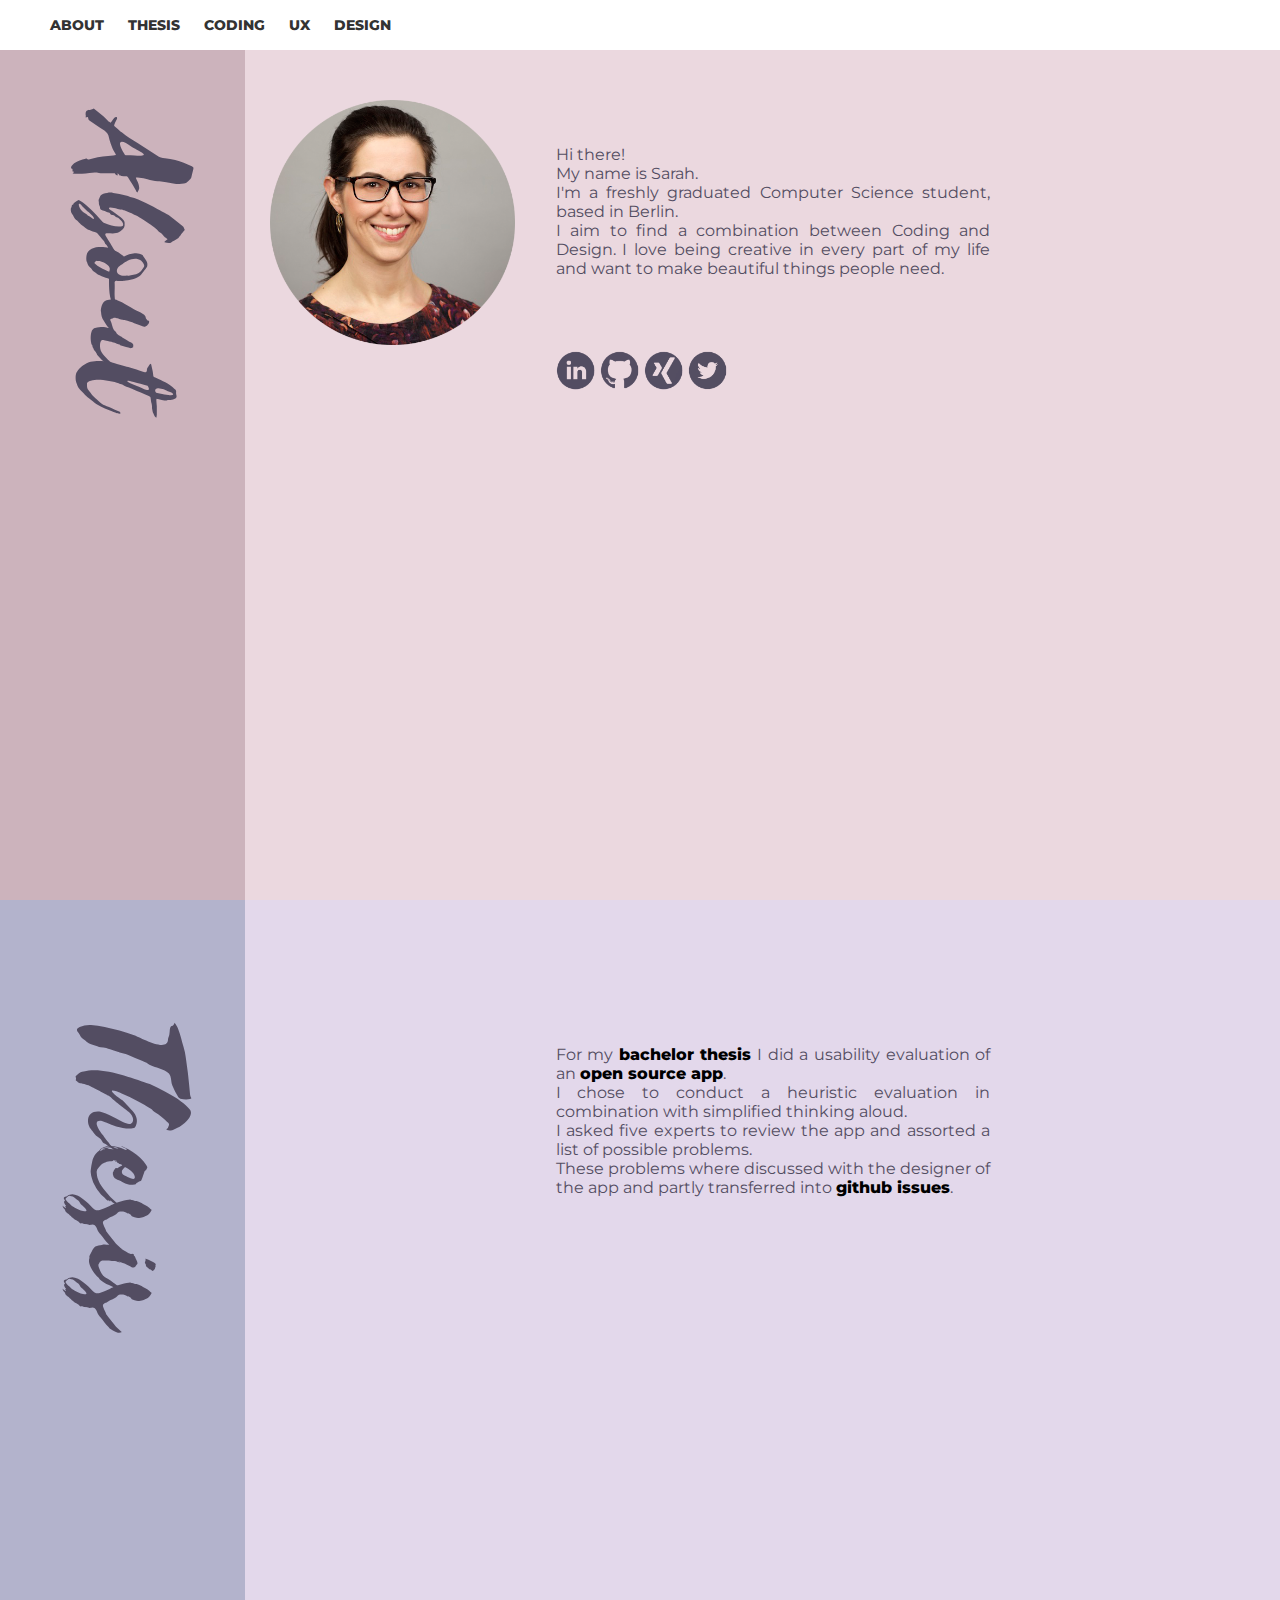
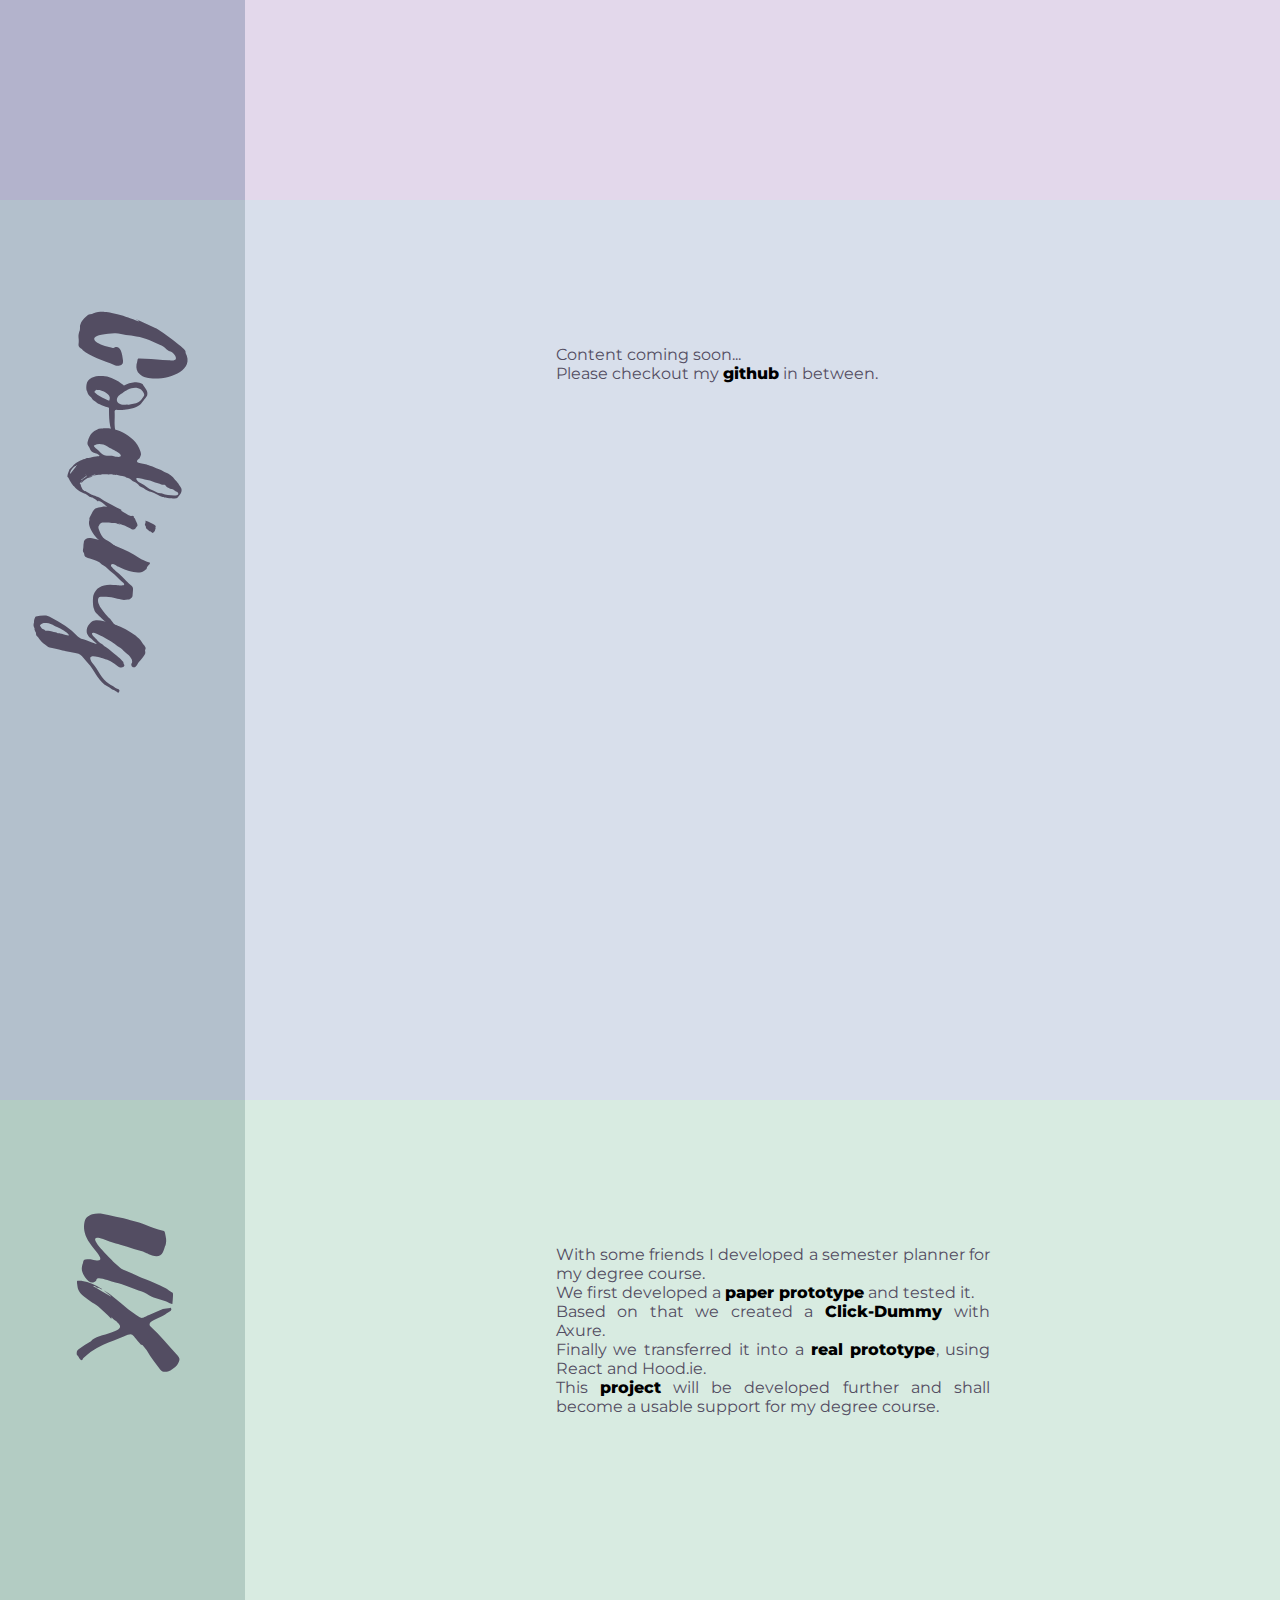
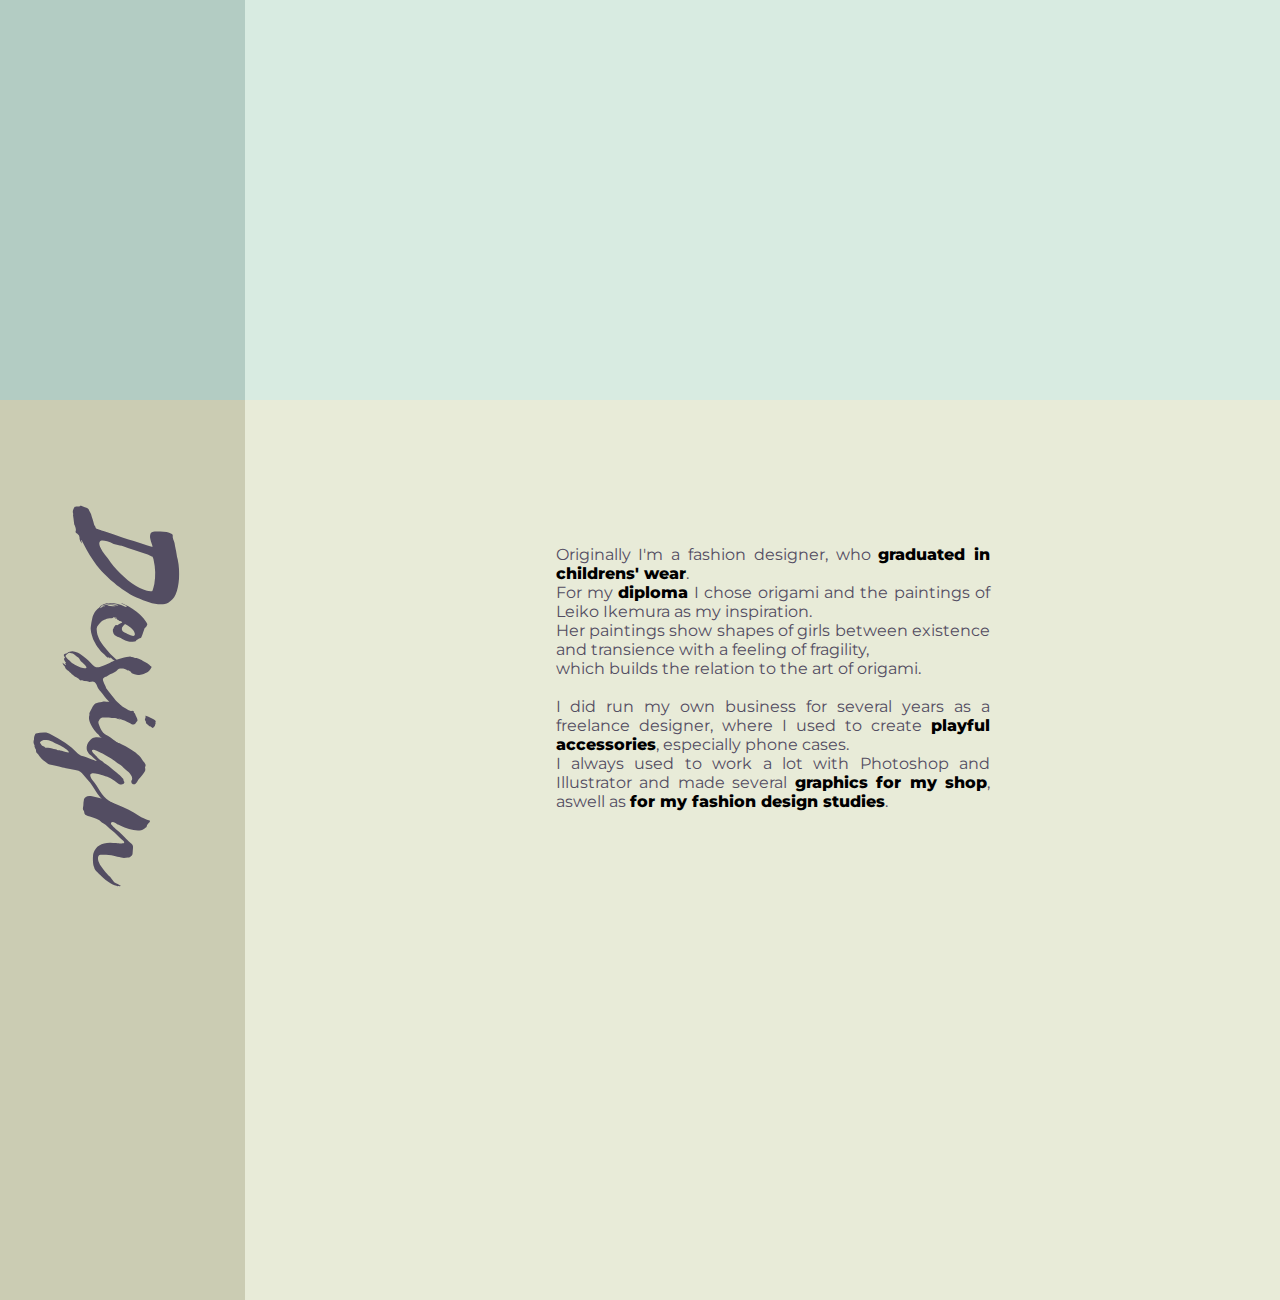
==== index.html @ 1fd7d63e "add content" ====
<!DOCTYPE html>
<html>
  <head>
    <meta http-equiv="Content-Type" content="text/html; charset=utf-8"/>
    <link rel="stylesheet" type="text/css" href="sarahkami.css">
    <link rel="stylesheet" type="text/css" href="http://fonts.googleapis.com/css?family=Bangers">
    <link rel="stylesheet" type="text/css" href="http://fonts.googleapis.com/css?family=Cuprum">
    <script src="https://ajax.googleapis.com/ajax/libs/jquery/3.2.1/jquery.min.js"></script>
    <script src="sarahkami.js"></script>
    <meta charset="UTF-8">
    <title>Sarahkami</title>
  </head>
  <body>
    <nav class="nav">
  <ul>
    <li><a href="#bloc1" class="link">About</a></li>
    <li><a href="#bloc2" class="link">Thesis</a></li>
    <li><a href="#bloc3" class="link">Coding</a></li>
    <li><a href="#bloc4" class="link">UX</a></li>
    <li><a href="#bloc5" class="link">Design</a></li>
  </ul>
</nav>
<div class="blocks" id="bloc1">
  <section id="section1">
    <p class="vertical-text">
      About
    </p>
   </section>
   <aside>
     <div class="outer">
       <div class="content">
       <img class="avatar" src="sarah.png" alt="Sarah Ganter">
        <p class="description">
          Hi there! <br />
          My name is Sarah. <br />
          I'm a freshly graduated Computer Science student, based in Berlin. <br />
          I aim to find a combination between Coding and Design.
          I love being creative in every part of my life and want to make beautiful things people need.
        </p>
        <div class="profile social_links">
          <a class="link" target="_blank" href="https://www.xing.com/profile/Sarah_Ganter5">
            <img class="social" src="linkedIn_logo.png" alt="LinkedIn"/>
          </a>
          <a class="link" target="_blank" href="https://github.com/sarahkami">
            <img class="social" src="github_logo.png" alt="github"/>
          </a>
          <a class="link" target="_blank" href="https://www.linkedin.com/in/sarahkami">
            <img class="social" src="xing_logo.png" alt="Xing"/>
          </a>
          <a class="link" target="_blank" href="https://twitter.com/SarahOnDaCloud">
            <img class="social" src="twitter_logo.png" alt="twitter"/>
          </a>
        </div>
      </div>

    </div>
    </aside>
</div>
<div class="blocks" id="bloc2">
  <section id="section2">
    <p class="vertical-text">
      Thesis
    </p>
  </section>
  <aside>
    <div class="outer">
      <div class="content">
       <p class="description">
         For my <a class="link square transition" target="_blank" href="Bachelorarbeit_Ganter.pdf">bachelor thesis</a> I did a usability evaluation of an <a class="link square transition" target="_blank" href="https://github.com/rubycorns/whatdojuniorsgetpaid">open source app</a>. <br />
                  I chose to conduct a heuristic evaluation in combination with simplified thinking aloud. <br />
                  I asked five experts to review the app and assorted a list of possible problems. <br />
                  These problems where discussed with the designer of the app
                  and partly transferred into <a class="link square transition" target="_blank" href="https://github.com/rubycorns/whatdojuniorsgetpaid/issues">github issues</a>.
       </p>
     </div>
   </div>
   </aside>
</div>
<div class="blocks" id="bloc3">
  <section id="section3">
    <p class="vertical-text">
      Coding
    </p>
  </section>
  <aside>
    <div class="outer">
      <div class="content">
       <p class="description">
          Content coming soon... <br />
          Please checkout my <a class="link square transition" target="_blank" href="https://github.com/sarahkami">github</a> in between.
        </p>
      </div>
    </div>
    </aside>
</div>
<div class="blocks" id="bloc4">
  <section id="section4">
    <p class="vertical-text">
      UX
    </p>
  </section>
  <aside>
    <div class="outer">
      <div class="content">
       <p class="description">
         With some friends I developed a semester planner for my degree course. <br />
          We first developed a <a class="link square transition" target="_blank" href="https://youtu.be/l_7d-Yyhj8o">paper prototype</a> and tested it. <br />
          Based on that we created a <a class="link square transition" target="_blank" href="http://12q5wx.axshare.com/main_page_simple.html">Click-Dummy </a> with Axure. <br />
          Finally we transferred it into a <a class="link square transition" target="_blank" href="https://youtu.be/V6OASKALNo8">real prototype</a>, using React and Hood.ie. <br />
          This <a class="link square transition" target="_blank" href="https://github.com/lauralindal/dein-semesterplaner">project</a> will be developed further
          and shall become a usable support for my degree course.
        </p>
      </div>
    </div>
    </aside>
</div>
<div class="blocks" id="bloc5">
  <section id="section5">
    <p class="vertical-text">
      Design
    </p>
  </section>
  <aside>
    <div class="outer">
      <div class="content">
       <p class="description">
  Originally I'm a fashion designer, who <a class="link transition" target="_blank" href="fashionshow.jpg">graduated in childrens' wear</a>. <br />
          For my <a class="link " target="_blank" href="Diplomarbeit-S.Ganter.pdf">diploma</a> I chose origami and the paintings of Leiko Ikemura as my inspiration. <br />
          Her paintings show shapes of girls between existence and transience with a feeling of fragility, <br /> which builds the relation to the art of origami. <br /> <br />
          I did run my own business for several years as a freelance designer, where I used to create <a class="link square transition" target="_blank" href="Sarahkami-Produktfotos.pdf">playful accessories</a>, especially phone cases. <br />
          I always used to work a lot with Photoshop and Illustrator
          and made several <a class="link square transition" target="_blank" href="sarahkami_graphics.pdf">graphics for my shop</a>, aswell as <a class="link square transition" target="_blank" href="TZ.jpg">for my fashion design studies</a>.
        </p>
      </div>
    </div>
    </aside>
</div>
  </body>
</html>
---- sarahkami.css ----
@import url(https://fonts.googleapis.com/css?family=Montserrat);

@font-face {
    font-family: 'Selima';
    src:url('Selima.ttf.woff') format('woff'),
        url('Selima.ttf.svg#Selima') format('svg'),
        url('Selima.ttf.eot'),
        url('Selima.ttf.eot?#iefix') format('embedded-opentype');
}

html, body {
  width: 100%;
  height: 100%;
  /* overflow: hidden; */
  padding: 0;
  margin: 0;
}

.nav {
  width: 100%;
  position: fixed;
  top: 0;
  left: 0;
  z-index: 10;
  background: #fff;
}

.nav li {
  list-style: none;
  display: inline-block;
}

.nav .link {
  text-transform: uppercase;
  text-decoration: none;
  font-size: 14px;
  font-family: Montserrat;
  color: #333;
  margin: 0 10px;
}

.link:hover {
  font-weight: bold;
  color: grey;
}

.blocks {
  width: 100%;
  height: 100%;
  overflow: hidden;
}

.blocks:nth-child(2) {
  background: #ebd8df;
}
.blocks:nth-child(3) {
  background: #e3d8eb;
}
.blocks:nth-child(4) {
  background: #d8dfeb;
}
.blocks:nth-child(5) {
  background: #d8ebe1;
}
.blocks:nth-child(6) {
  background: #e8ebd8;
}





p {
  font-family: Montserrat;
  text-align: justify;
  color: #534d62;
}

.vertical-text {
	transform: rotate(90deg);
  font-family: Selima;
  font-size: 1000%;
}

.outer {
  margin-left: 245px;
}

.description {
   margin: 20% 40% 10% 0;
}
.name {
  font-family: 'Selima';
  font-weight: normal;
  font-size: 4em;
  color: #534d62;
  text-transform: none;
  margin-bottom: 0;
  text-align: center;
}

.title {
  color: #534d62;
  font-weight: bold;
  /*white-space: nowrap;*/
  font-size: 1em;
  margin-top: 5%;
}

.contact {
  border: 3px solid #534d62;
  width: 50%;
  margin: 20% auto 5% auto;
}

.contact-text {
  font-size: 0.8em;
  font-weight: 600;
  color: #534d62;
  margin: 0.5em;
}

.social_links {
margin-top: 5%;
text-align: left;
}

.social {
  width: 40px;
  /*margin-left: auto;
	margin-right: auto;
	display: block;*/
}

section {
  /*flex-grow: 1;*/
  background: #e6e6e6;
  width: 245px;
  height: 100%;
  float: left;
}

#section1 {
  background: #ccb3bc;
}
#section2 {
  background: #b3b3cc;
}
#section3 {
  background: #b3c0cc;
}
#section4 {
  background: #b3ccc3;
}
#section5 {
  background: #cbccb3;
}




.avatar {
  max-width: 245px;
  float: left;
  padding: 0 20px 20px;
  position: absolute;
  top: 100px;
  left: 250px;
}


.link {
  color: black;
  font-weight: 800;
  text-decoration: none;
  cursor: pointer;
  -webkit-transition: background-color 1000ms linear;
  -moz-transition: background-color 1000ms linear;
  -o-transition: background-color 1000ms linear;
  -ms-transition: background-color 1000ms linear;
  transition: background-color 1000ms linear;
}

.link:hover {
  color: white;
}

.content {
  margin-top: 100px;
  margin-left: 30%;
}
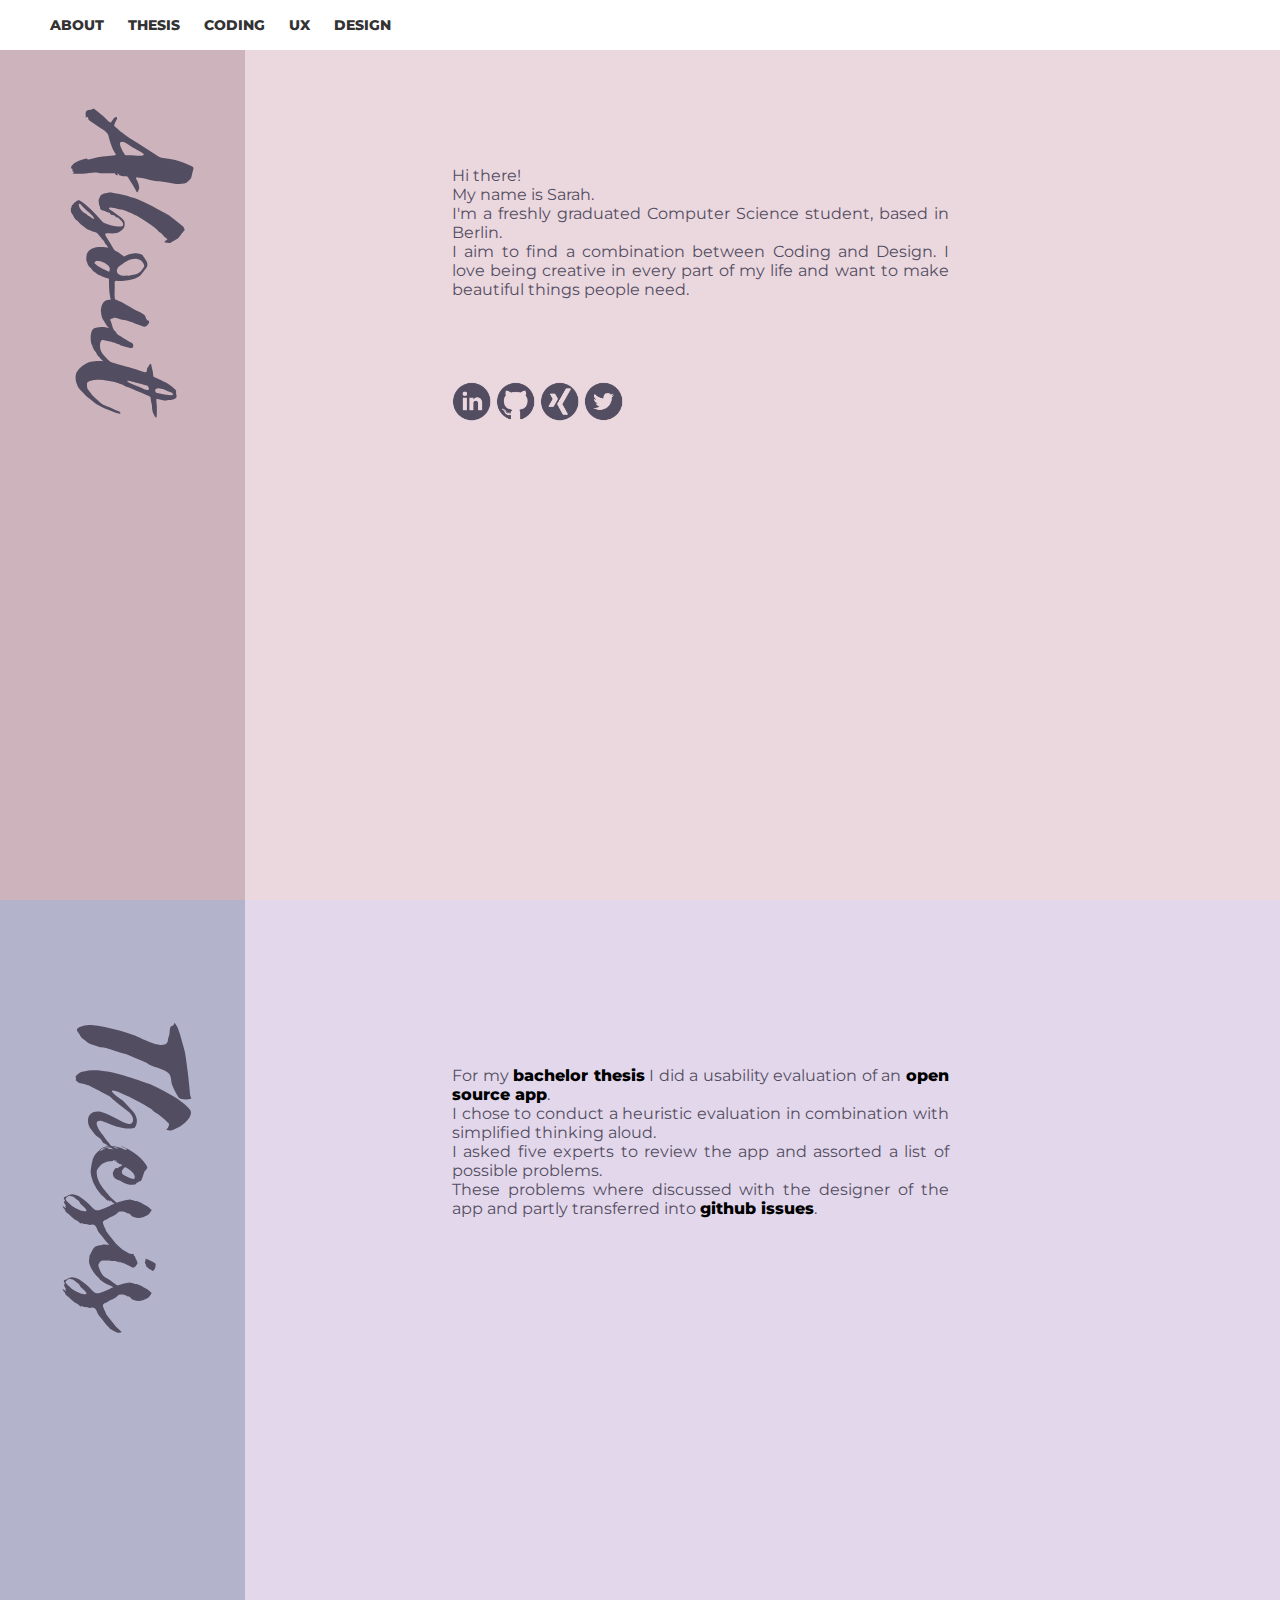
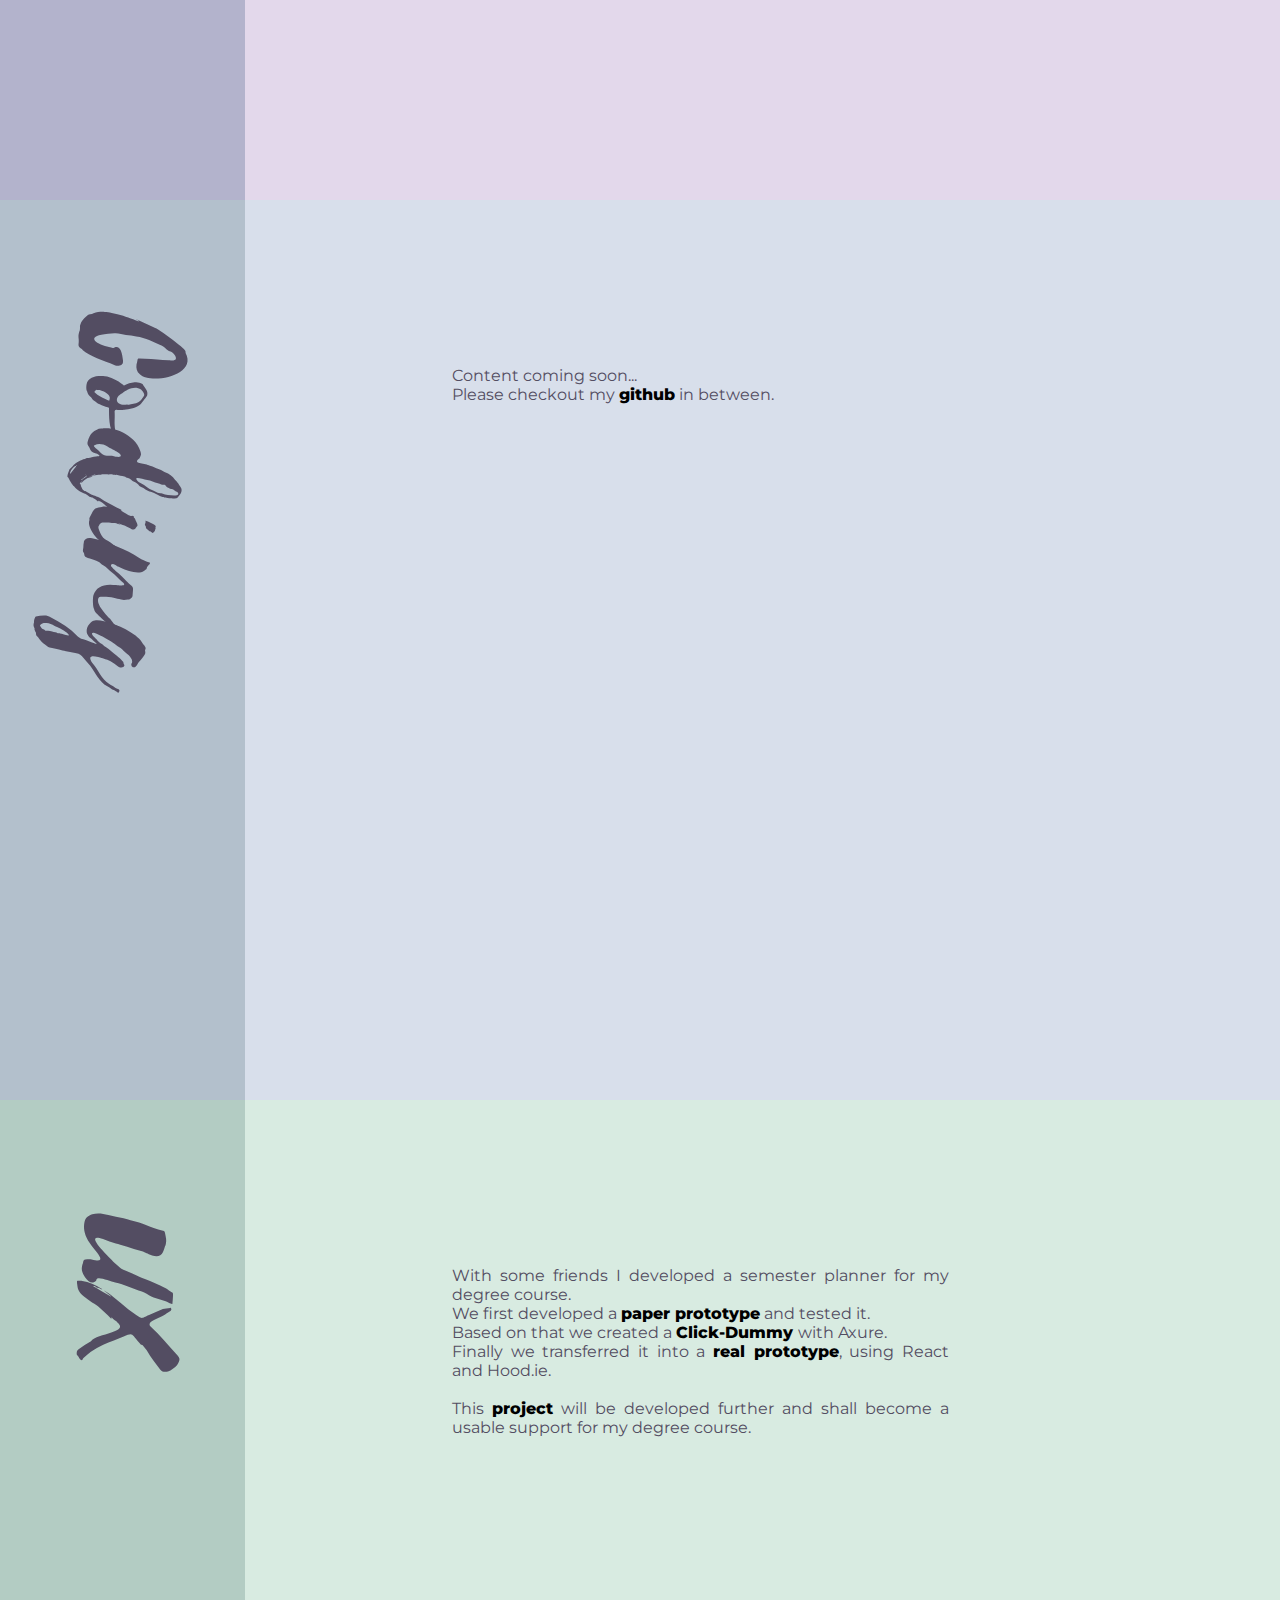
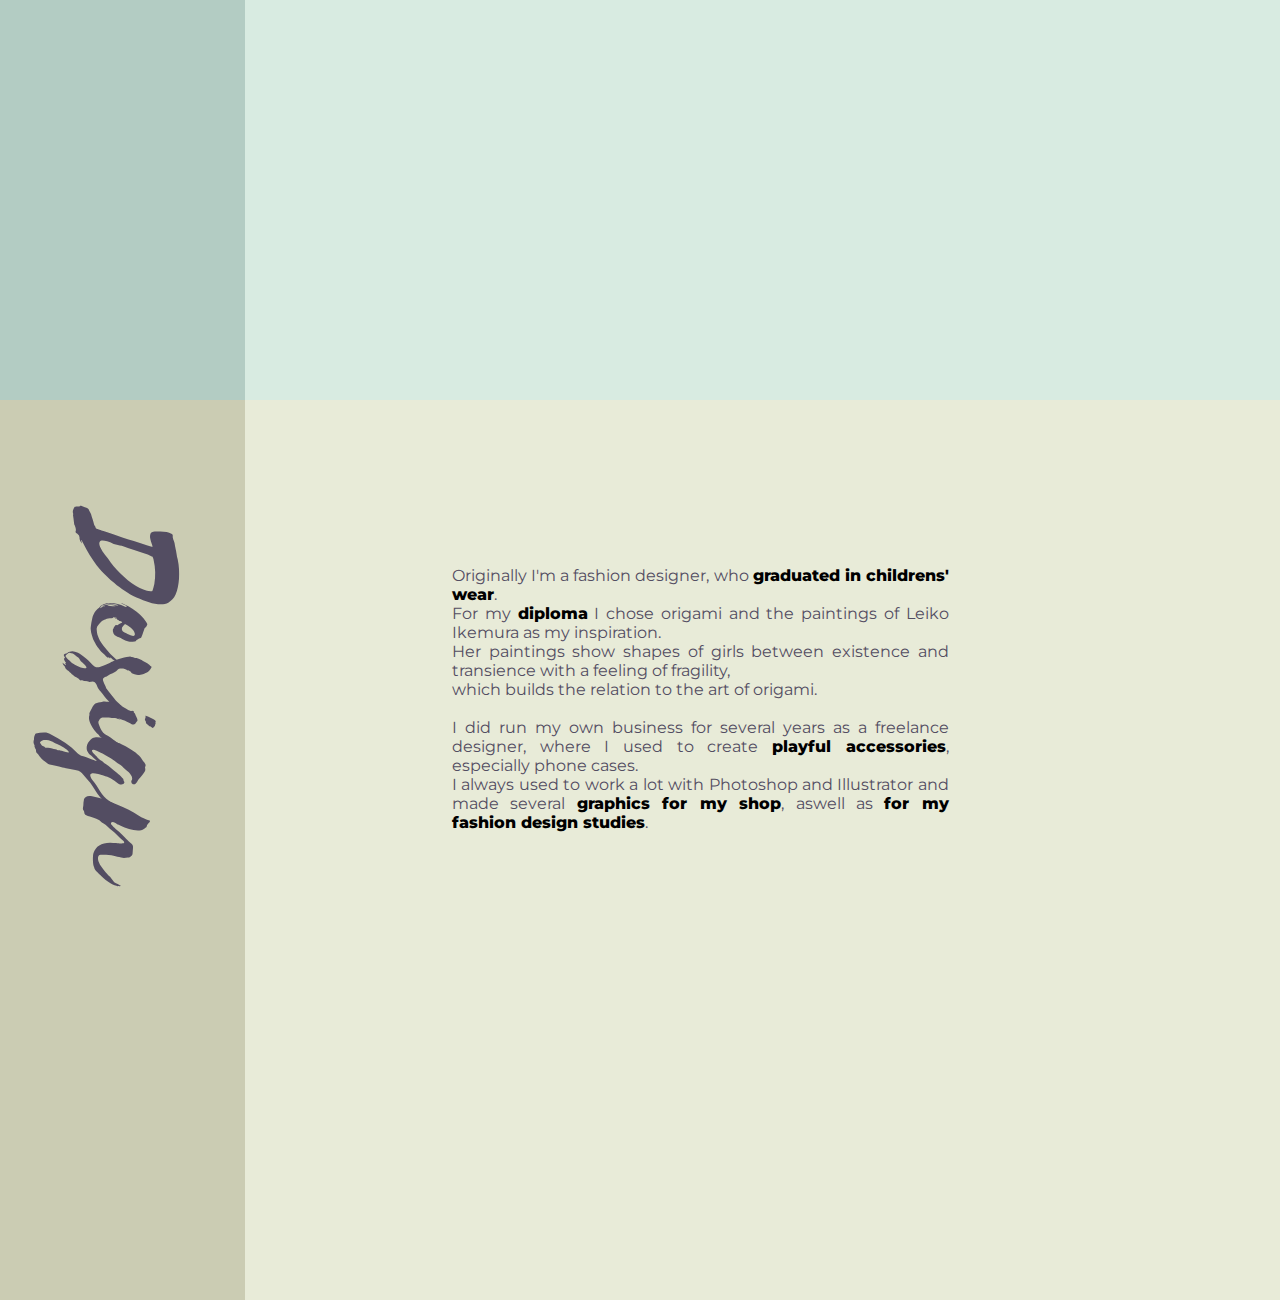
==== commit 5128ec72: "tidy up" ====
--- a/index.html
+++ b/index.html
@@ -13,11 +13,11 @@
   <body>
     <nav class="nav">
   <ul>
-    <li><a href="#bloc1" class="link">About</a></li>
-    <li><a href="#bloc2" class="link">Thesis</a></li>
-    <li><a href="#bloc3" class="link">Coding</a></li>
-    <li><a href="#bloc4" class="link">UX</a></li>
-    <li><a href="#bloc5" class="link">Design</a></li>
+    <li><a href="#bloc1" class="link nav-link">About</a></li>
+    <li><a href="#bloc2" class="link nav-link">Thesis</a></li>
+    <li><a href="#bloc3" class="link nav-link">Coding</a></li>
+    <li><a href="#bloc4" class="link nav-link">UX</a></li>
+    <li><a href="#bloc5" class="link nav-link">Design</a></li>
   </ul>
 </nav>
 <div class="blocks" id="bloc1">
@@ -29,7 +29,7 @@
    <aside>
      <div class="outer">
        <div class="content">
-       <img class="avatar" src="sarah.png" alt="Sarah Ganter">
+       <!-- <img class="avatar" src="sarah.png" alt="Sarah Ganter"> -->
         <p class="description">
           Hi there! <br />
           My name is Sarah. <br />
@@ -106,7 +106,7 @@
          With some friends I developed a semester planner for my degree course. <br />
           We first developed a <a class="link square transition" target="_blank" href="https://youtu.be/l_7d-Yyhj8o">paper prototype</a> and tested it. <br />
           Based on that we created a <a class="link square transition" target="_blank" href="http://12q5wx.axshare.com/main_page_simple.html">Click-Dummy </a> with Axure. <br />
-          Finally we transferred it into a <a class="link square transition" target="_blank" href="https://youtu.be/V6OASKALNo8">real prototype</a>, using React and Hood.ie. <br />
+          Finally we transferred it into a <a class="link square transition" target="_blank" href="https://youtu.be/V6OASKALNo8">real prototype</a>, using React and Hood.ie. <br /> <br />
           This <a class="link square transition" target="_blank" href="https://github.com/lauralindal/dein-semesterplaner">project</a> will be developed further
           and shall become a usable support for my degree course.
         </p>
--- a/sarahkami.css
+++ b/sarahkami.css
@@ -11,7 +11,6 @@
 html, body {
   width: 100%;
   height: 100%;
-  /* overflow: hidden; */
   padding: 0;
   margin: 0;
 }
@@ -66,14 +65,16 @@
   background: #e8ebd8;
 }
 
-
-
-
-
 p {
   font-family: Montserrat;
   text-align: justify;
   color: #534d62;
+}
+
+@media only screen and (max-width: 600px) {
+  .description {
+    font-size: 2.5em;
+  }
 }
 
 .vertical-text {
@@ -89,36 +90,6 @@
 .description {
    margin: 20% 40% 10% 0;
 }
-.name {
-  font-family: 'Selima';
-  font-weight: normal;
-  font-size: 4em;
-  color: #534d62;
-  text-transform: none;
-  margin-bottom: 0;
-  text-align: center;
-}
-
-.title {
-  color: #534d62;
-  font-weight: bold;
-  /*white-space: nowrap;*/
-  font-size: 1em;
-  margin-top: 5%;
-}
-
-.contact {
-  border: 3px solid #534d62;
-  width: 50%;
-  margin: 20% auto 5% auto;
-}
-
-.contact-text {
-  font-size: 0.8em;
-  font-weight: 600;
-  color: #534d62;
-  margin: 0.5em;
-}
 
 .social_links {
 margin-top: 5%;
@@ -127,13 +98,9 @@
 
 .social {
   width: 40px;
-  /*margin-left: auto;
-	margin-right: auto;
-	display: block;*/
 }
 
 section {
-  /*flex-grow: 1;*/
   background: #e6e6e6;
   width: 245px;
   height: 100%;
@@ -156,17 +123,33 @@
   background: #cbccb3;
 }
 
-
-
-
-.avatar {
+/*.avatar {
   max-width: 245px;
   float: left;
   padding: 0 20px 20px;
   position: absolute;
   top: 100px;
   left: 250px;
+}*/
+
+@media (max-width: 1200px) {
+  .avatar {
+    max-width: 225px;
+  }
 }
+
+@media (max-width: 1080px) {
+  .avatar {
+    max-width: 200px;
+  }
+}
+
+/*@media (max-width: 900px) {
+  .avatar {
+    max-width: 200px;
+    float: none;
+  }
+}*/
 
 
 .link {
@@ -185,7 +168,12 @@
   color: white;
 }
 
+.nav-link:hover {
+  color: #e3d8eb;
+  font-weight: bold;
+}
+
 .content {
-  margin-top: 100px;
-  margin-left: 30%;
+  margin-top: 140px;
+  margin-left: 20%;
 }
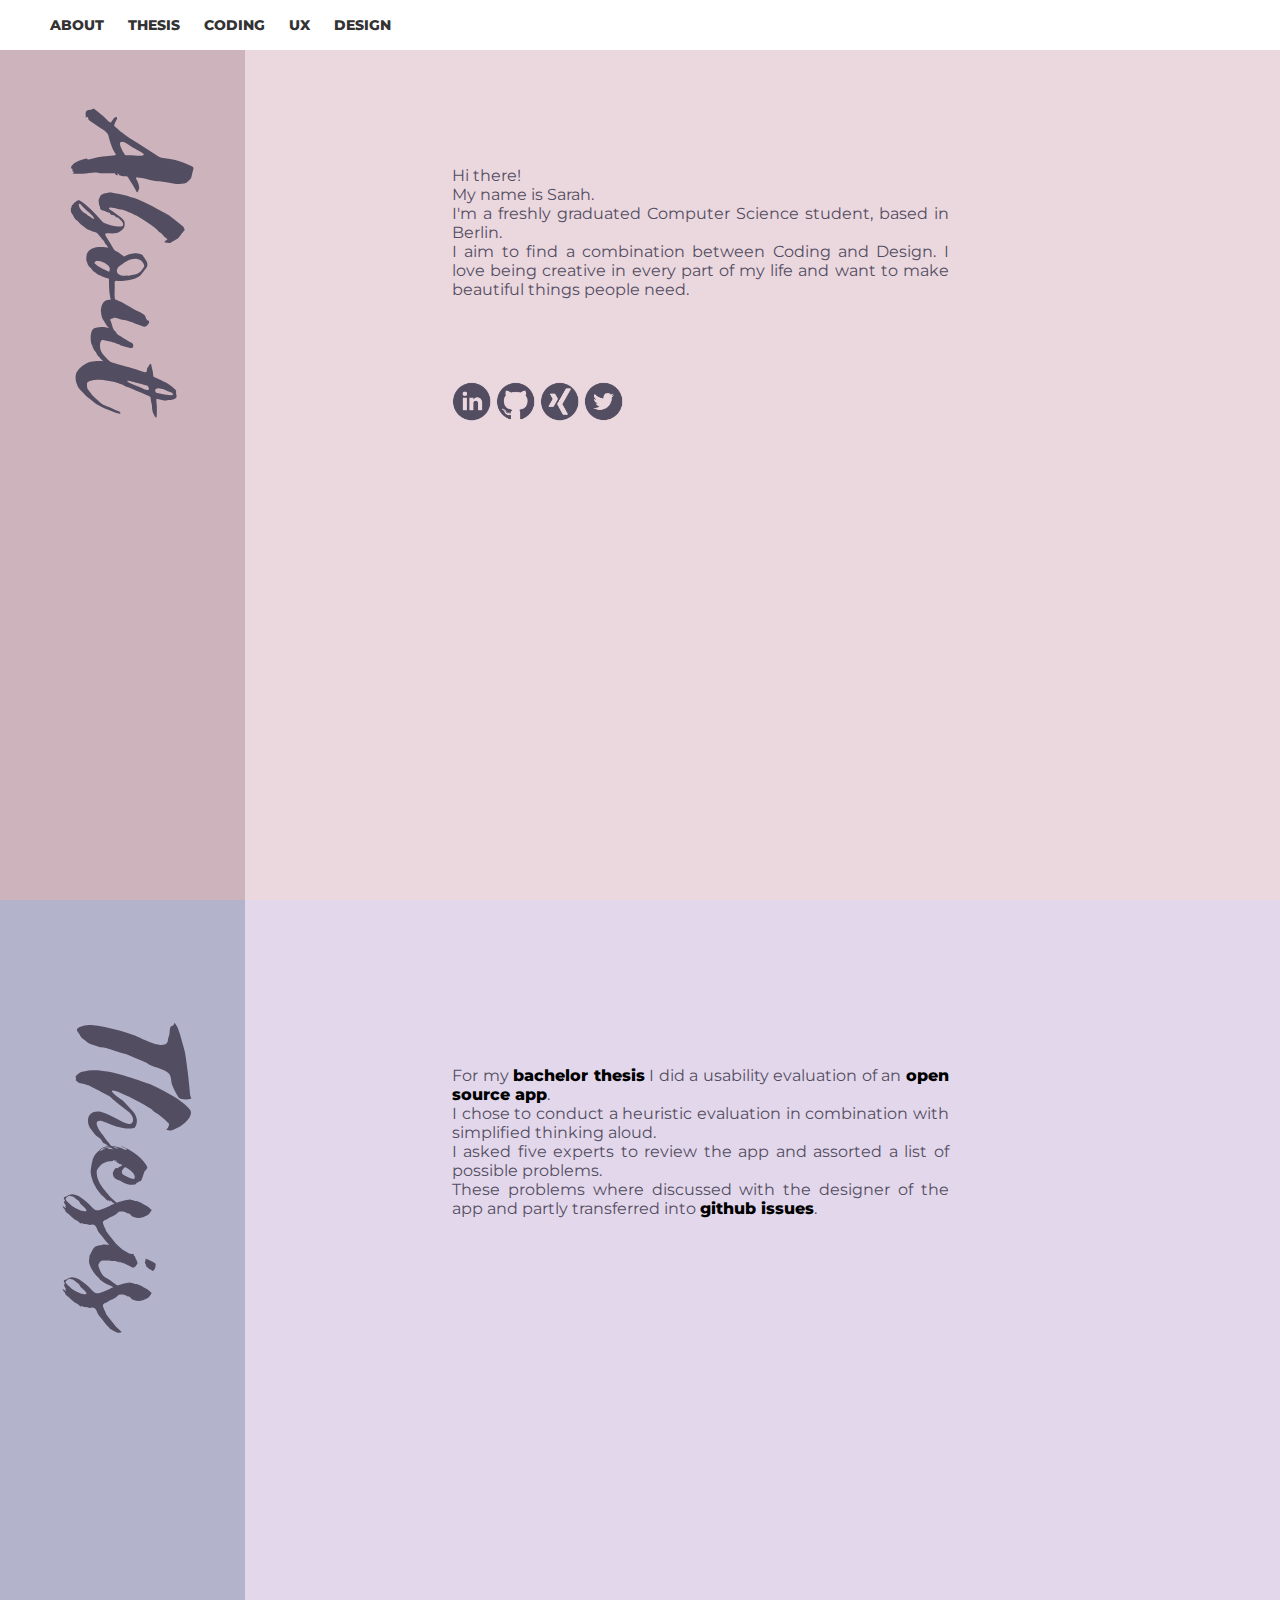
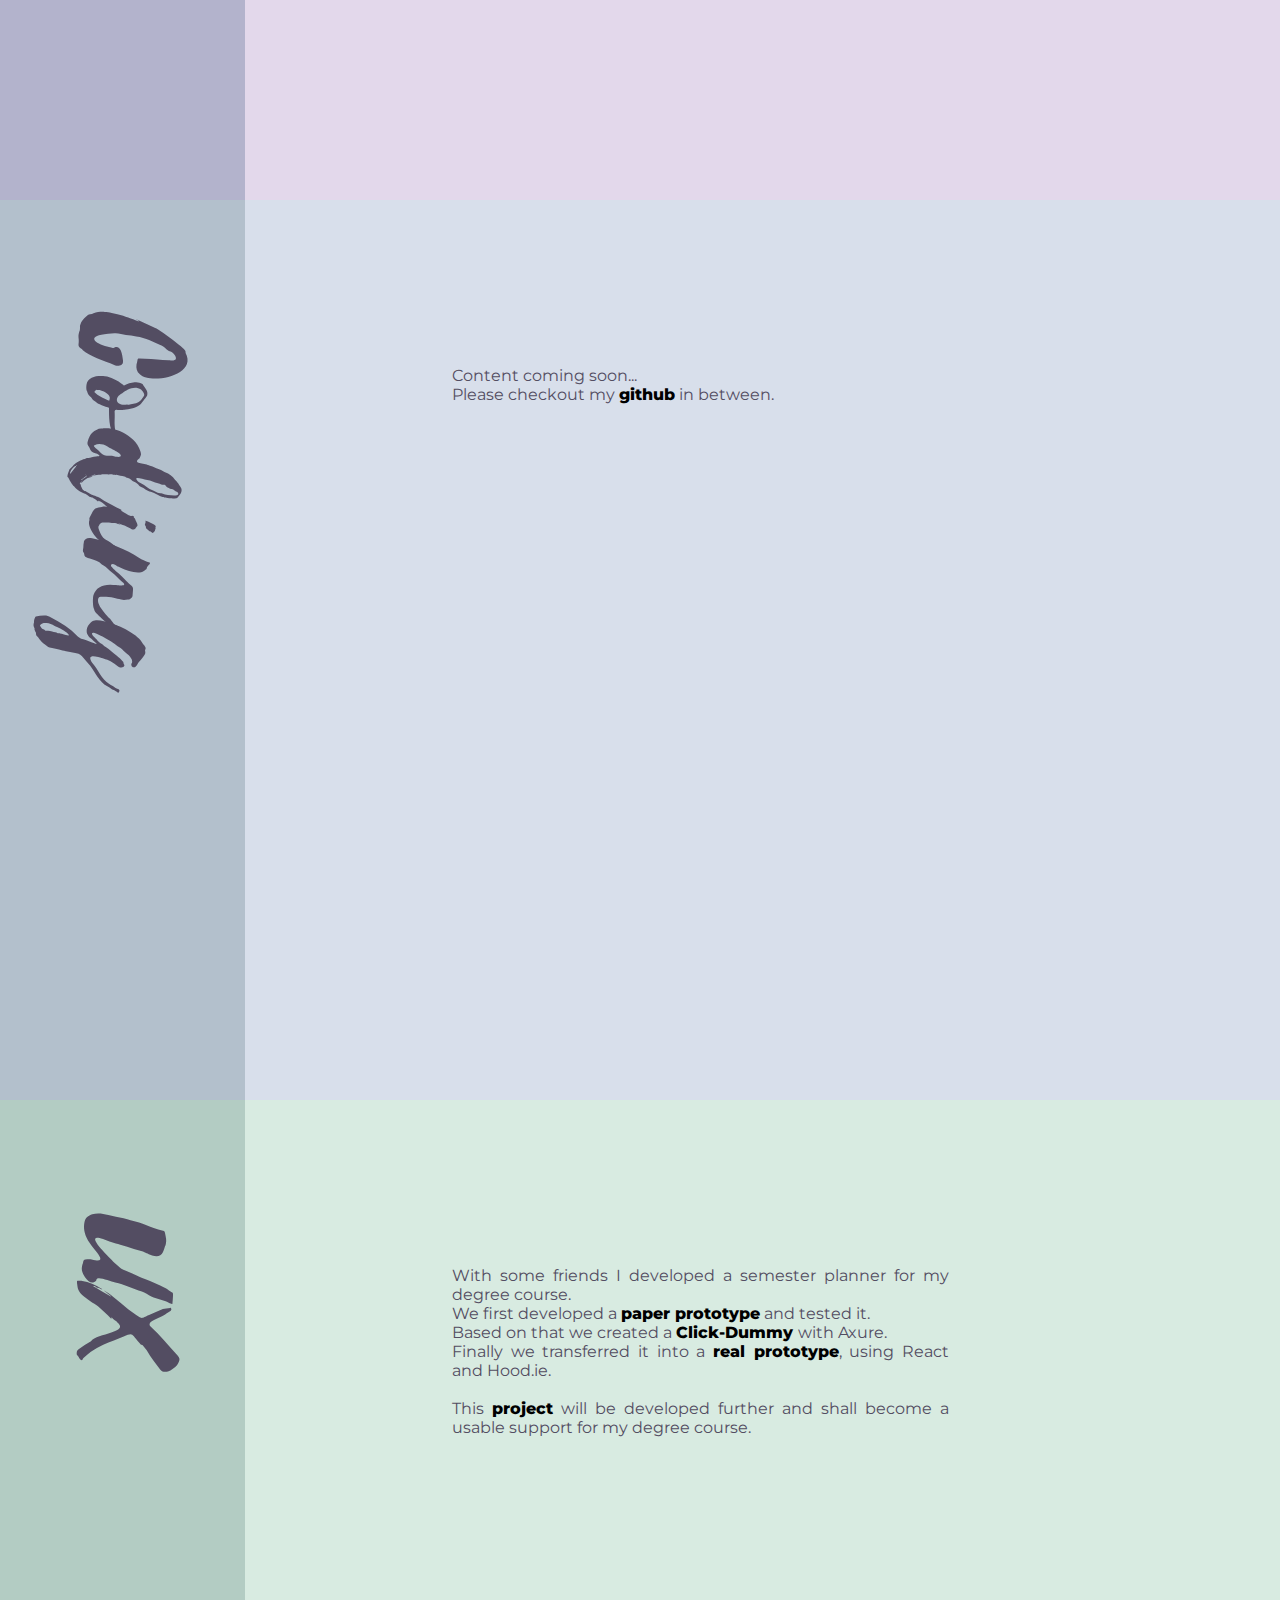
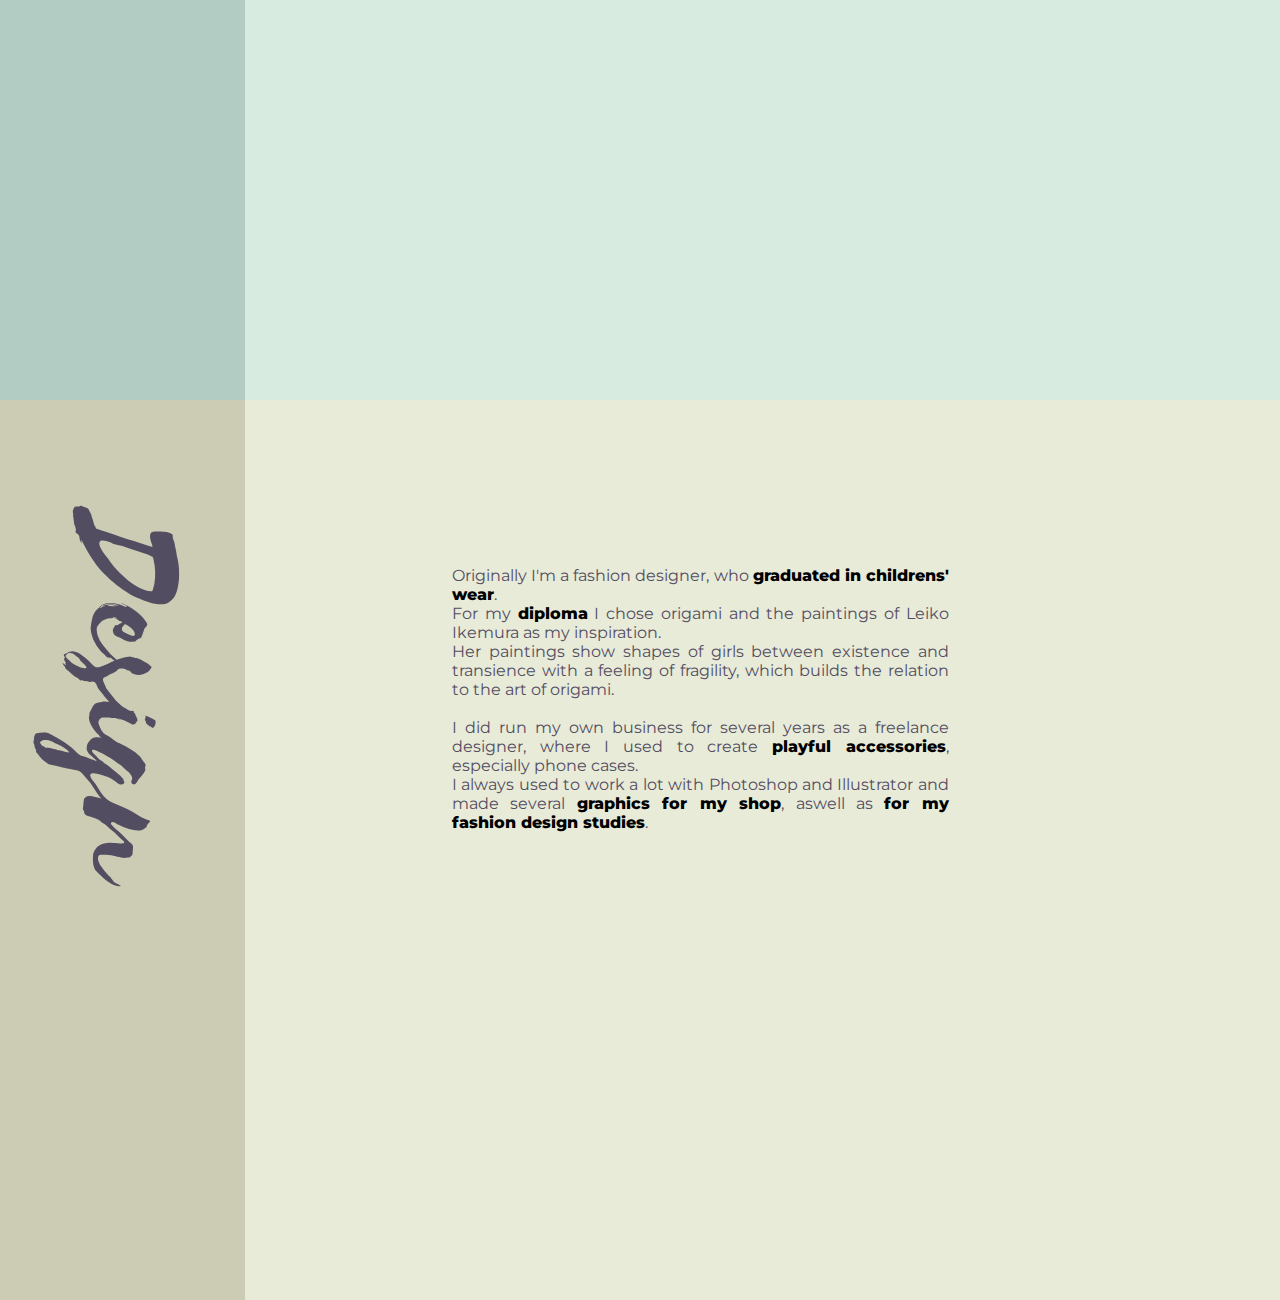
==== commit c52c0c42: "remove whitespace" ====
--- a/index.html
+++ b/index.html
@@ -3,8 +3,6 @@
   <head>
     <meta http-equiv="Content-Type" content="text/html; charset=utf-8"/>
     <link rel="stylesheet" type="text/css" href="sarahkami.css">
-    <link rel="stylesheet" type="text/css" href="http://fonts.googleapis.com/css?family=Bangers">
-    <link rel="stylesheet" type="text/css" href="http://fonts.googleapis.com/css?family=Cuprum">
     <script src="https://ajax.googleapis.com/ajax/libs/jquery/3.2.1/jquery.min.js"></script>
     <script src="sarahkami.js"></script>
     <meta charset="UTF-8">
@@ -126,7 +124,7 @@
        <p class="description">
   Originally I'm a fashion designer, who <a class="link transition" target="_blank" href="fashionshow.jpg">graduated in childrens' wear</a>. <br />
           For my <a class="link " target="_blank" href="Diplomarbeit-S.Ganter.pdf">diploma</a> I chose origami and the paintings of Leiko Ikemura as my inspiration. <br />
-          Her paintings show shapes of girls between existence and transience with a feeling of fragility, <br /> which builds the relation to the art of origami. <br /> <br />
+          Her paintings show shapes of girls between existence and transience with a feeling of fragility, which builds the relation to the art of origami. <br /> <br />
           I did run my own business for several years as a freelance designer, where I used to create <a class="link square transition" target="_blank" href="Sarahkami-Produktfotos.pdf">playful accessories</a>, especially phone cases. <br />
           I always used to work a lot with Photoshop and Illustrator
           and made several <a class="link square transition" target="_blank" href="sarahkami_graphics.pdf">graphics for my shop</a>, aswell as <a class="link square transition" target="_blank" href="TZ.jpg">for my fashion design studies</a>.
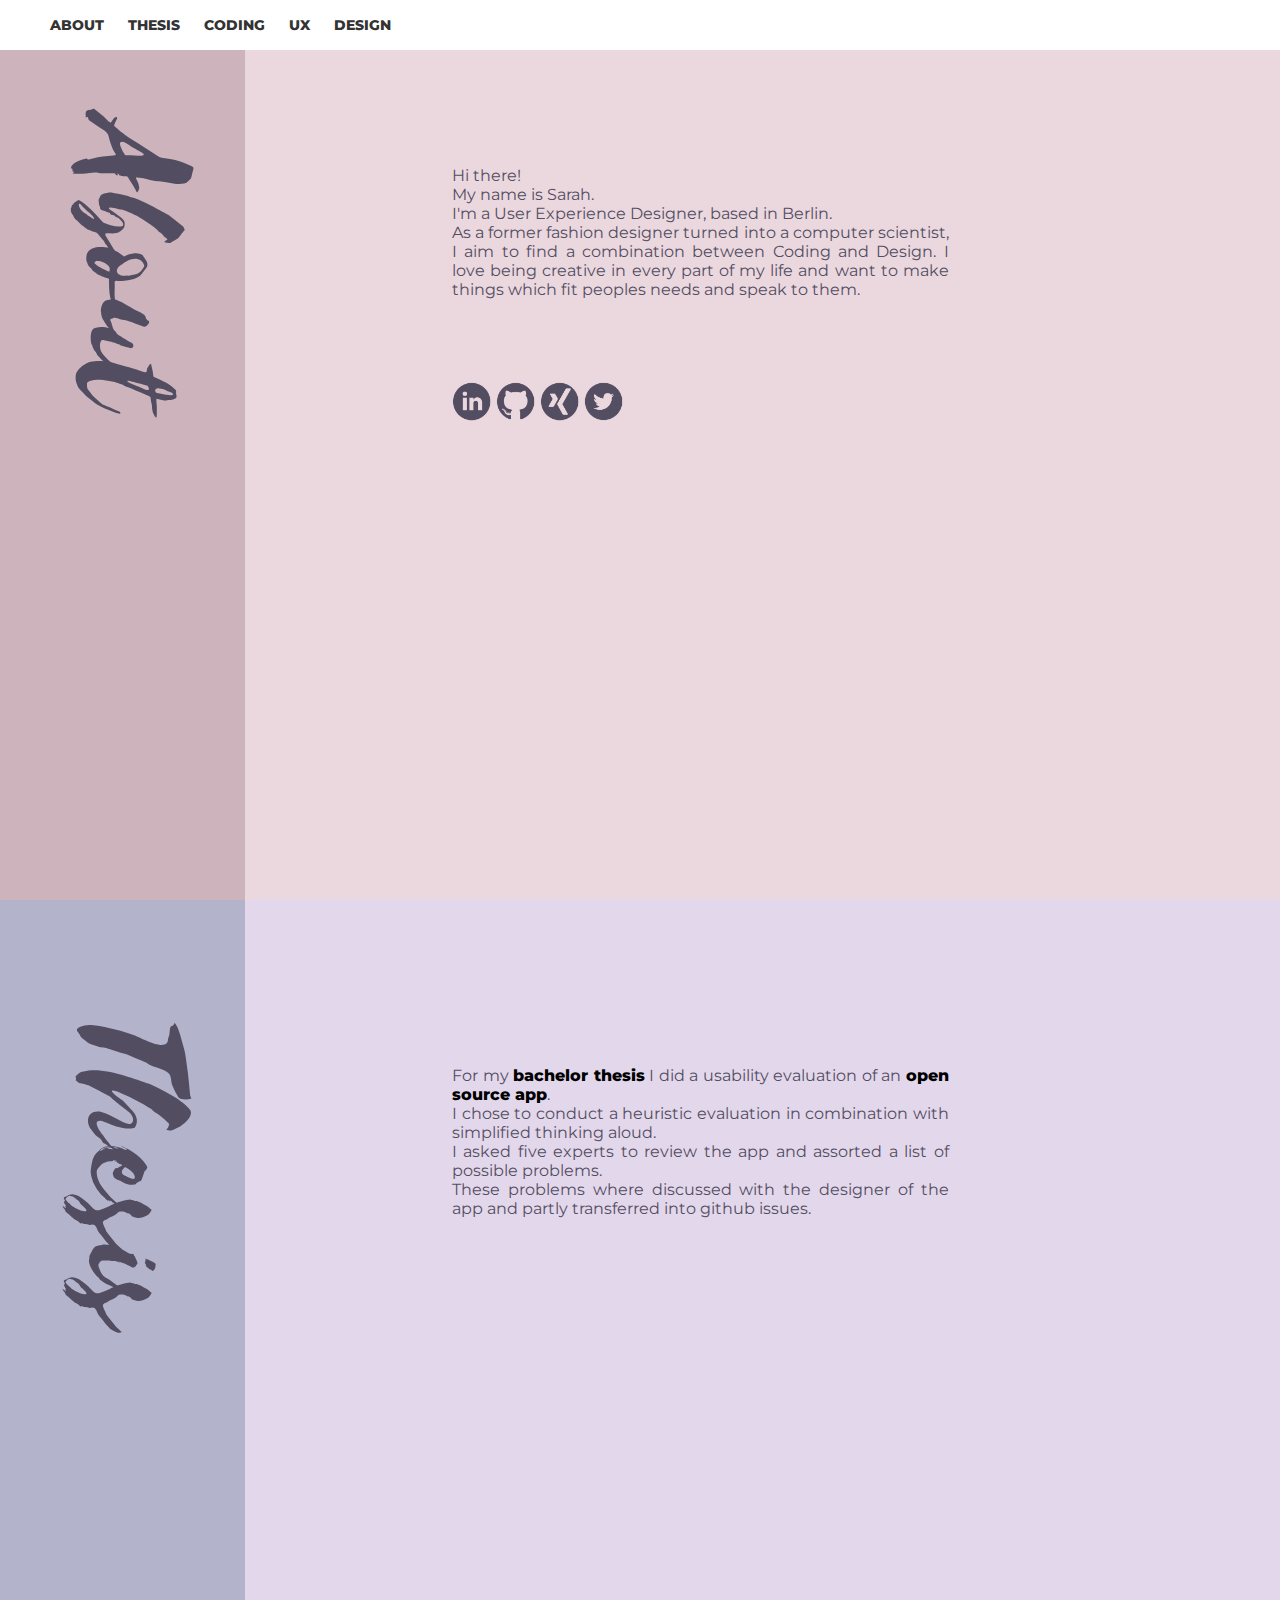
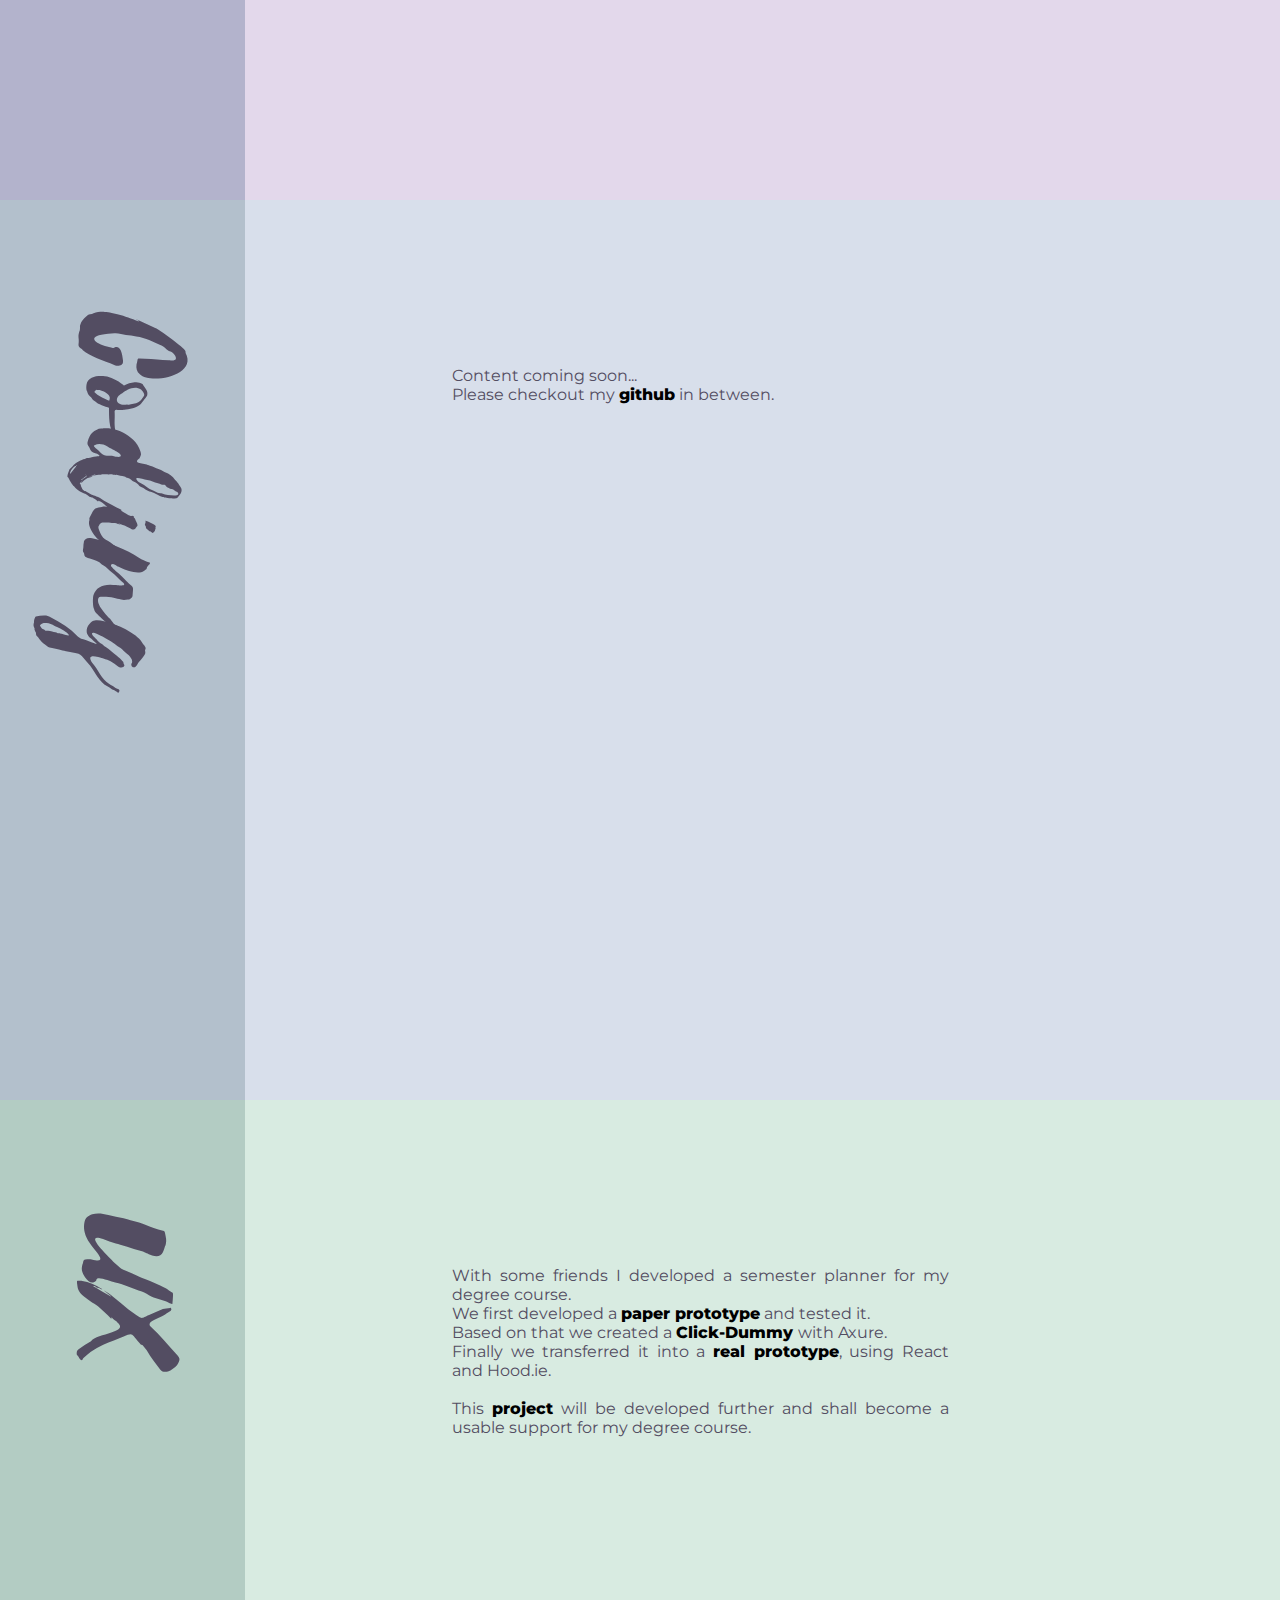
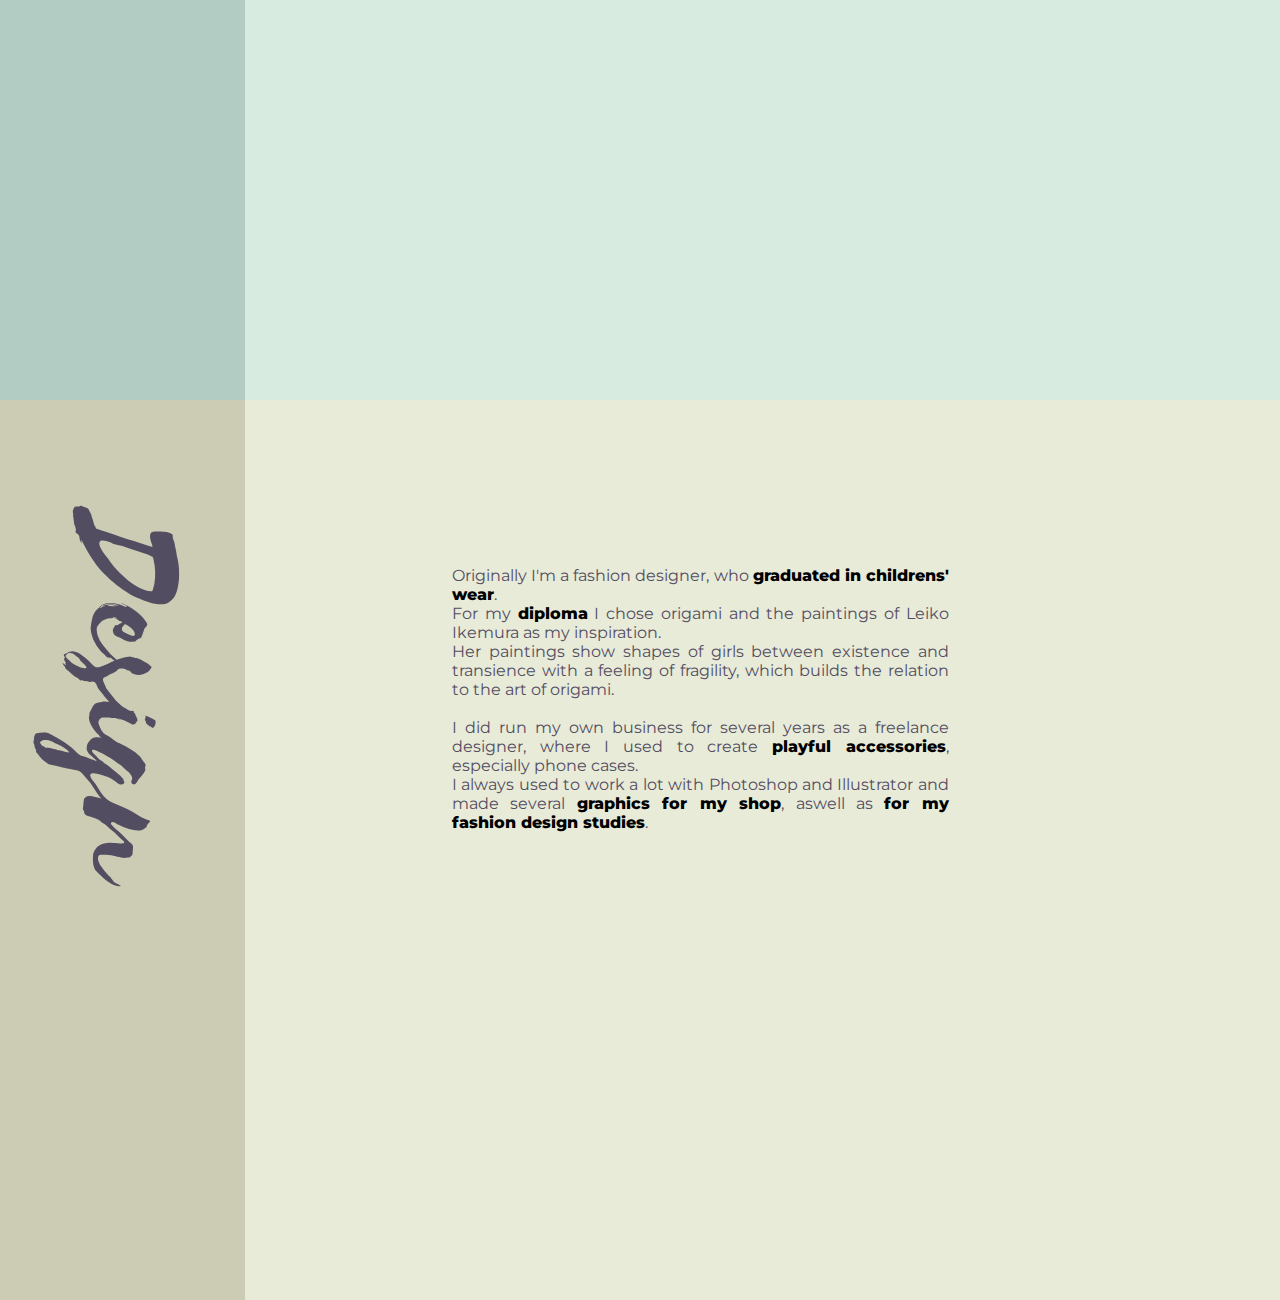
==== commit 87125d25: "update the about section" ====
--- a/index.html
+++ b/index.html
@@ -4,7 +4,7 @@
     <meta http-equiv="Content-Type" content="text/html; charset=utf-8"/>
     <link rel="stylesheet" type="text/css" href="sarahkami.css">
     <script src="https://ajax.googleapis.com/ajax/libs/jquery/3.2.1/jquery.min.js"></script>
-    <script src="sarahkami.js"></script>
+
     <meta charset="UTF-8">
     <title>Sarahkami</title>
   </head>
@@ -31,9 +31,10 @@
         <p class="description">
           Hi there! <br />
           My name is Sarah. <br />
-          I'm a freshly graduated Computer Science student, based in Berlin. <br />
+          I'm a User Experience Designer, based in Berlin. <br />
+          As a former fashion designer turned into a computer scientist,
           I aim to find a combination between Coding and Design.
-          I love being creative in every part of my life and want to make beautiful things people need.
+          I love being creative in every part of my life and want to make things which fit peoples needs and speak to them.
         </p>
         <div class="profile social_links">
           <a class="link" target="_blank" href="https://www.xing.com/profile/Sarah_Ganter5">
@@ -68,7 +69,7 @@
                   I chose to conduct a heuristic evaluation in combination with simplified thinking aloud. <br />
                   I asked five experts to review the app and assorted a list of possible problems. <br />
                   These problems where discussed with the designer of the app
-                  and partly transferred into <a class="link square transition" target="_blank" href="https://github.com/rubycorns/whatdojuniorsgetpaid/issues">github issues</a>.
+                  and partly transferred into github issues</a>.
        </p>
      </div>
    </div>
@@ -133,5 +134,6 @@
     </div>
     </aside>
 </div>
+<script src="sarahkami.js"></script>
   </body>
 </html>
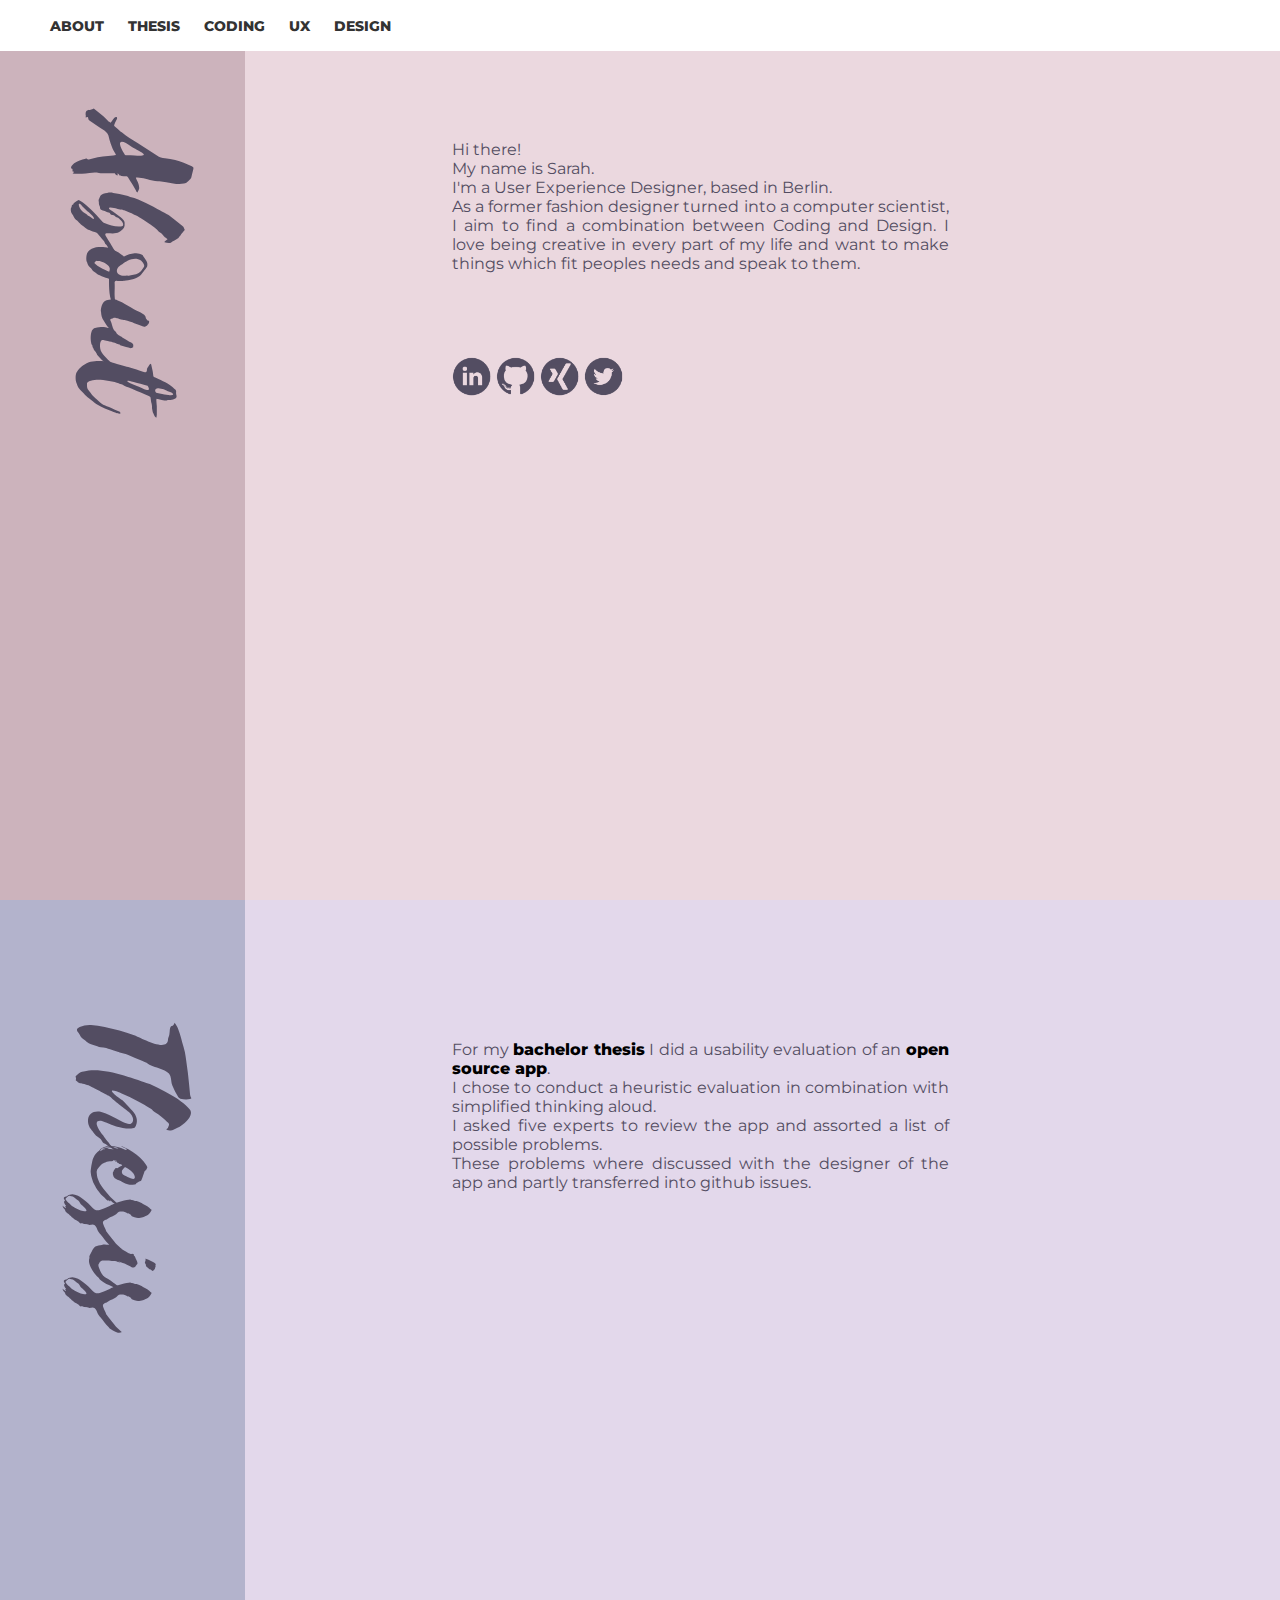
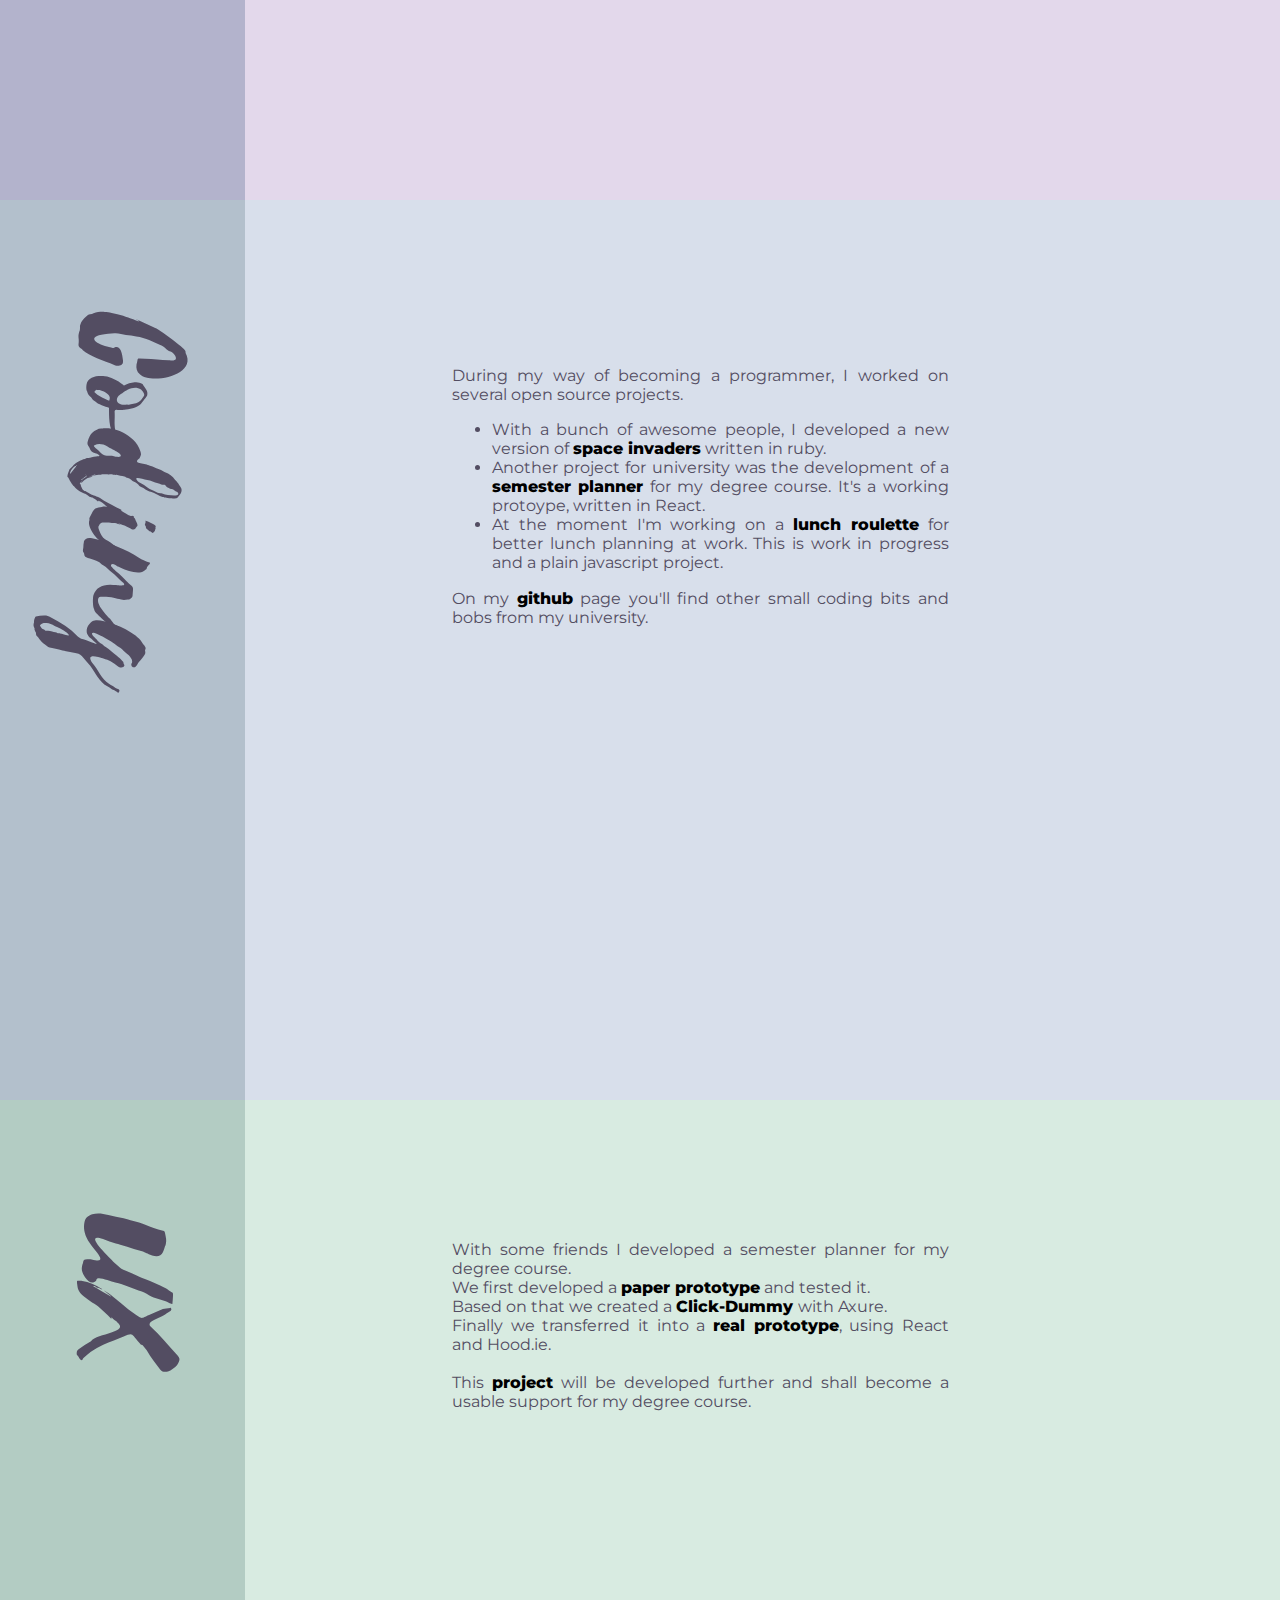
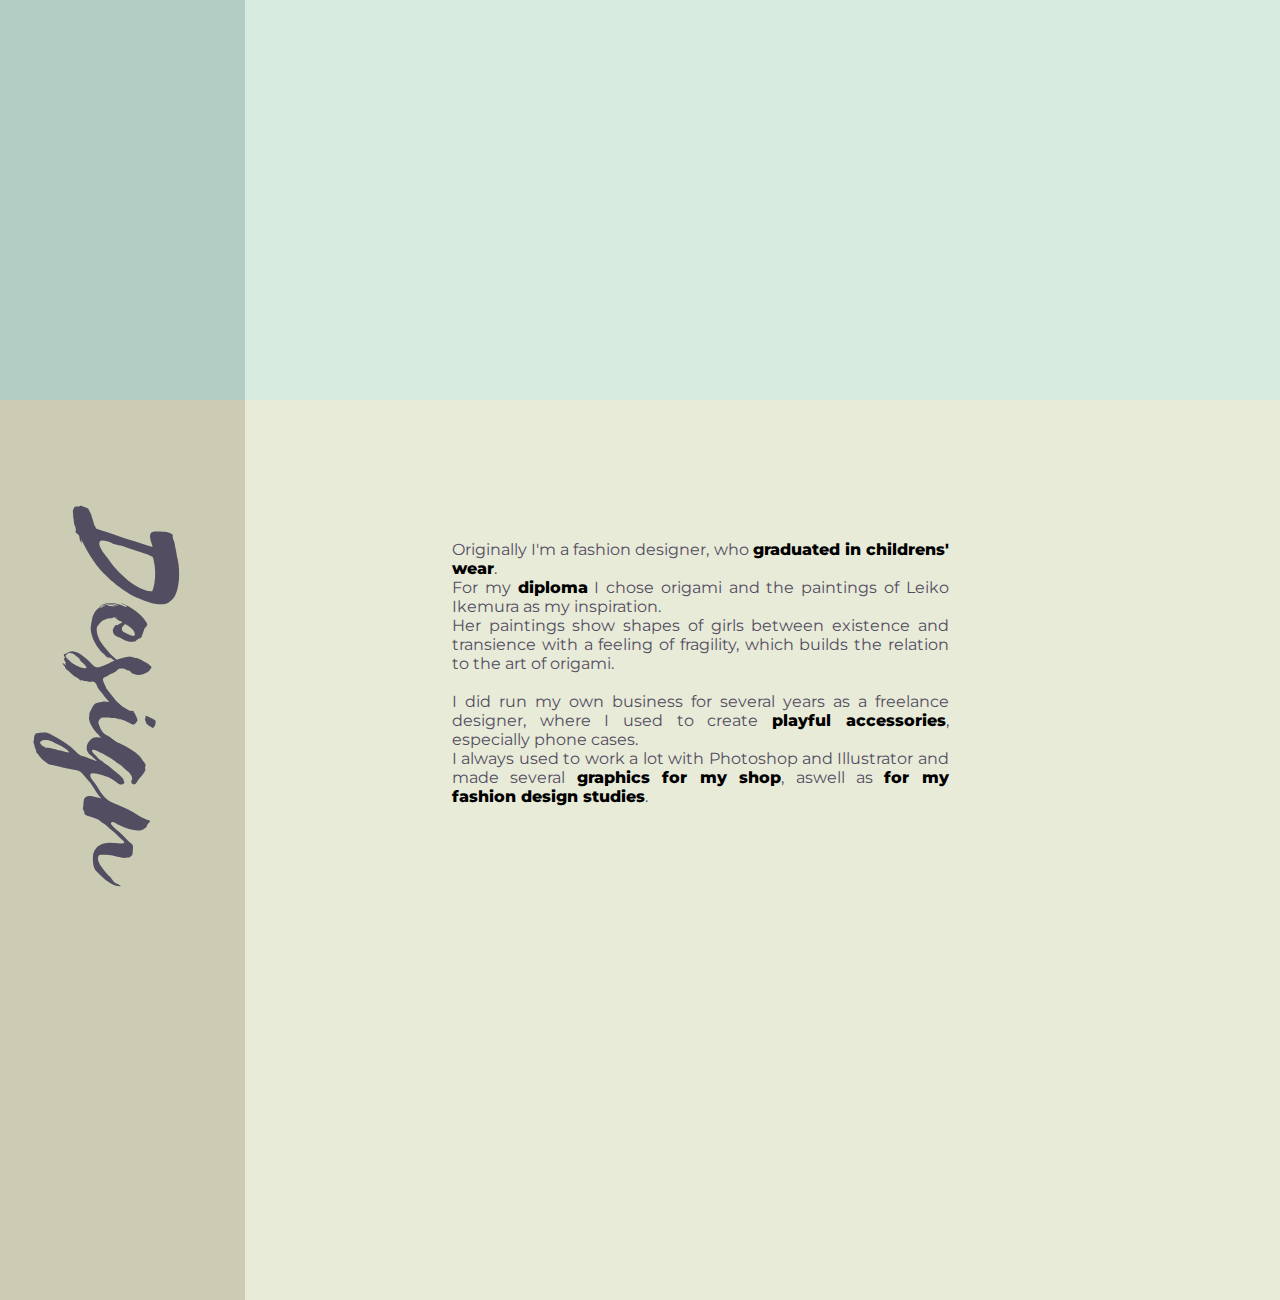
==== commit b1fdc5a7: "update coding section" ====
--- a/index.html
+++ b/index.html
@@ -28,7 +28,7 @@
      <div class="outer">
        <div class="content">
        <!-- <img class="avatar" src="sarah.png" alt="Sarah Ganter"> -->
-        <p class="description">
+        <p class="description-box description-margin-bottom">
           Hi there! <br />
           My name is Sarah. <br />
           I'm a User Experience Designer, based in Berlin. <br />
@@ -64,7 +64,7 @@
   <aside>
     <div class="outer">
       <div class="content">
-       <p class="description">
+       <p class="description-box description-margin-bottom">
          For my <a class="link square transition" target="_blank" href="Bachelorarbeit_Ganter.pdf">bachelor thesis</a> I did a usability evaluation of an <a class="link square transition" target="_blank" href="https://github.com/rubycorns/whatdojuniorsgetpaid">open source app</a>. <br />
                   I chose to conduct a heuristic evaluation in combination with simplified thinking aloud. <br />
                   I asked five experts to review the app and assorted a list of possible problems. <br />
@@ -84,10 +84,23 @@
   <aside>
     <div class="outer">
       <div class="content">
-       <p class="description">
-          Content coming soon... <br />
-          Please checkout my <a class="link square transition" target="_blank" href="https://github.com/sarahkami">github</a> in between.
-        </p>
+       <p class="description-box">
+         During my way of becoming a programmer, I worked on several open source projects.
+       </p>
+         <ul class="description-list">
+           <li>
+             With a bunch of awesome people, I developed a new version of <a class="link square transition" target="_blank" href="https://github.com/RubiesOnDaCloud/space_invaders">space invaders</a> written in ruby.
+           </li>
+           <li>
+             Another project for university was the development of a <a class="link square transition" target="_blank" href="https://github.com/lauralindal/dein-semesterplaner">semester planner</a> for my degree course. It's a working protoype, written in React.
+           </li>
+           <li>
+             At the moment I'm working on a <a class="link square transition" target="_blank" href="https://github.com/lauralindal/dein-semesterplaner">lunch roulette</a> for better lunch planning at work. This is work in progress and a plain javascript project.
+           </li>
+         </ul>
+          <p class ="description-margin-bottom">
+            On my <a class="link square transition" target="_blank" href="https://github.com/sarahkami">github</a> page you'll find other small coding bits and bobs from my university.
+          </p>
       </div>
     </div>
     </aside>
@@ -101,7 +114,7 @@
   <aside>
     <div class="outer">
       <div class="content">
-       <p class="description">
+       <p class="description-box description-margin-bottom">
          With some friends I developed a semester planner for my degree course. <br />
           We first developed a <a class="link square transition" target="_blank" href="https://youtu.be/l_7d-Yyhj8o">paper prototype</a> and tested it. <br />
           Based on that we created a <a class="link square transition" target="_blank" href="http://12q5wx.axshare.com/main_page_simple.html">Click-Dummy </a> with Axure. <br />
@@ -122,7 +135,7 @@
   <aside>
     <div class="outer">
       <div class="content">
-       <p class="description">
+       <p class="description-box description-margin-bottom">
   Originally I'm a fashion designer, who <a class="link transition" target="_blank" href="fashionshow.jpg">graduated in childrens' wear</a>. <br />
           For my <a class="link " target="_blank" href="Diplomarbeit-S.Ganter.pdf">diploma</a> I chose origami and the paintings of Leiko Ikemura as my inspiration. <br />
           Her paintings show shapes of girls between existence and transience with a feeling of fragility, which builds the relation to the art of origami. <br /> <br />
--- a/sarahkami.css
+++ b/sarahkami.css
@@ -65,7 +65,7 @@
   background: #e8ebd8;
 }
 
-p {
+p, ul {
   font-family: Montserrat;
   text-align: justify;
   color: #534d62;
@@ -87,8 +87,16 @@
   margin-left: 245px;
 }
 
-.description {
-   margin: 20% 40% 10% 0;
+.description-box {
+   margin: 20% 40% 0 0;
+}
+
+.description-list {
+  margin: 2% 40% 0 0;
+}
+
+.description-margin-bottom {
+  margin: 2% 40% 10% 0;
 }
 
 .social_links {
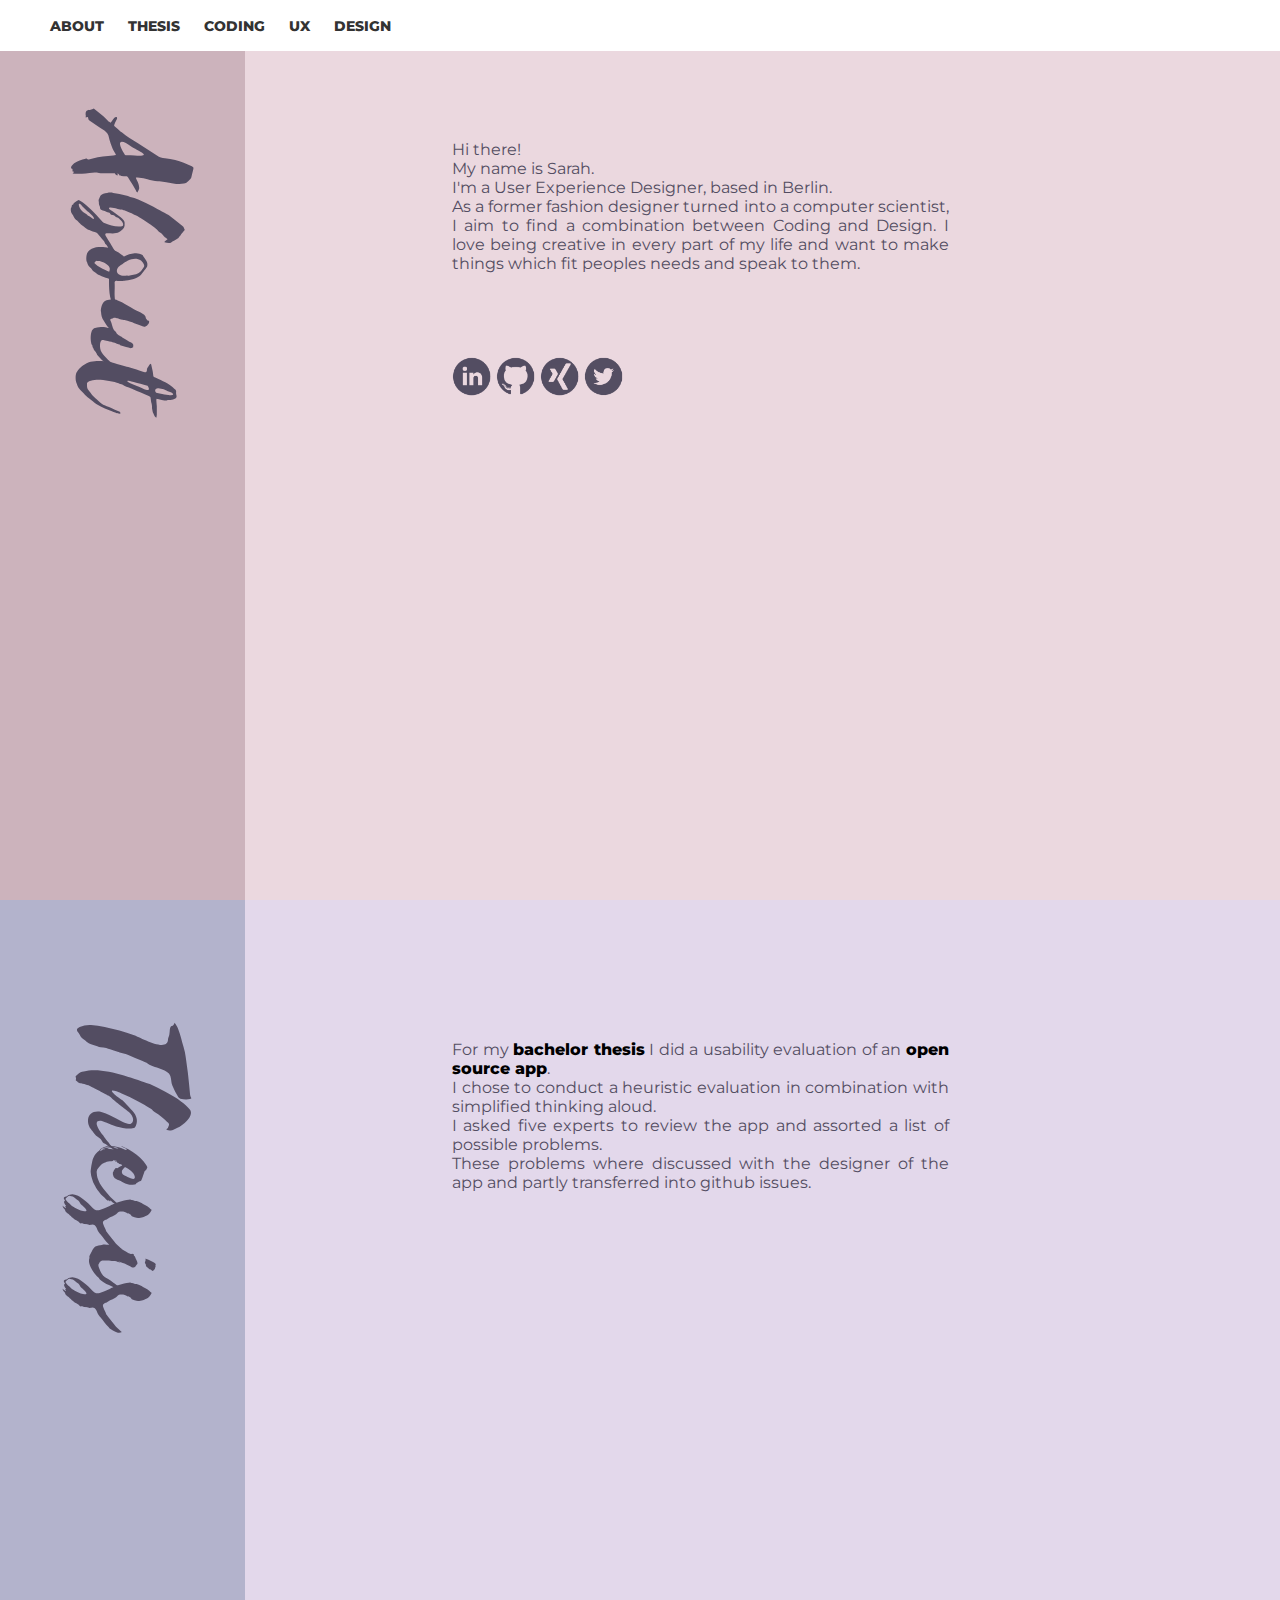
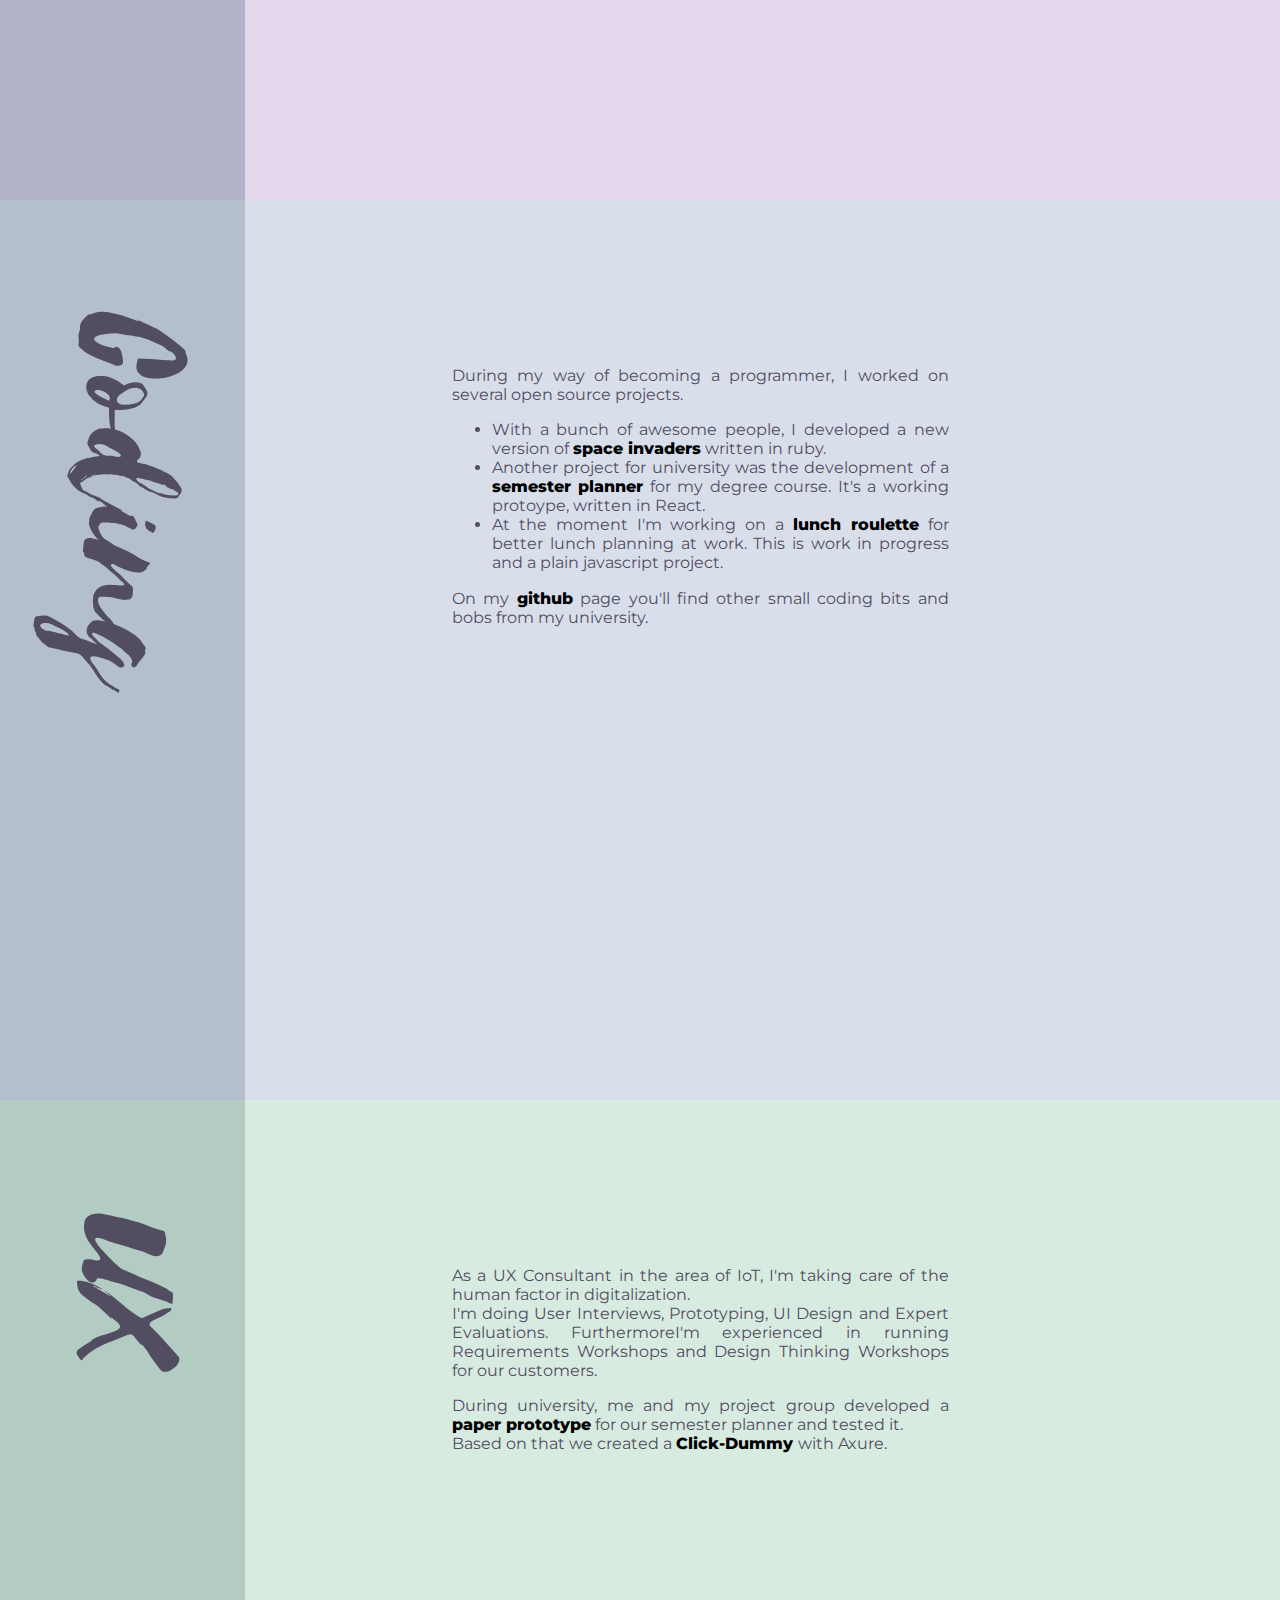
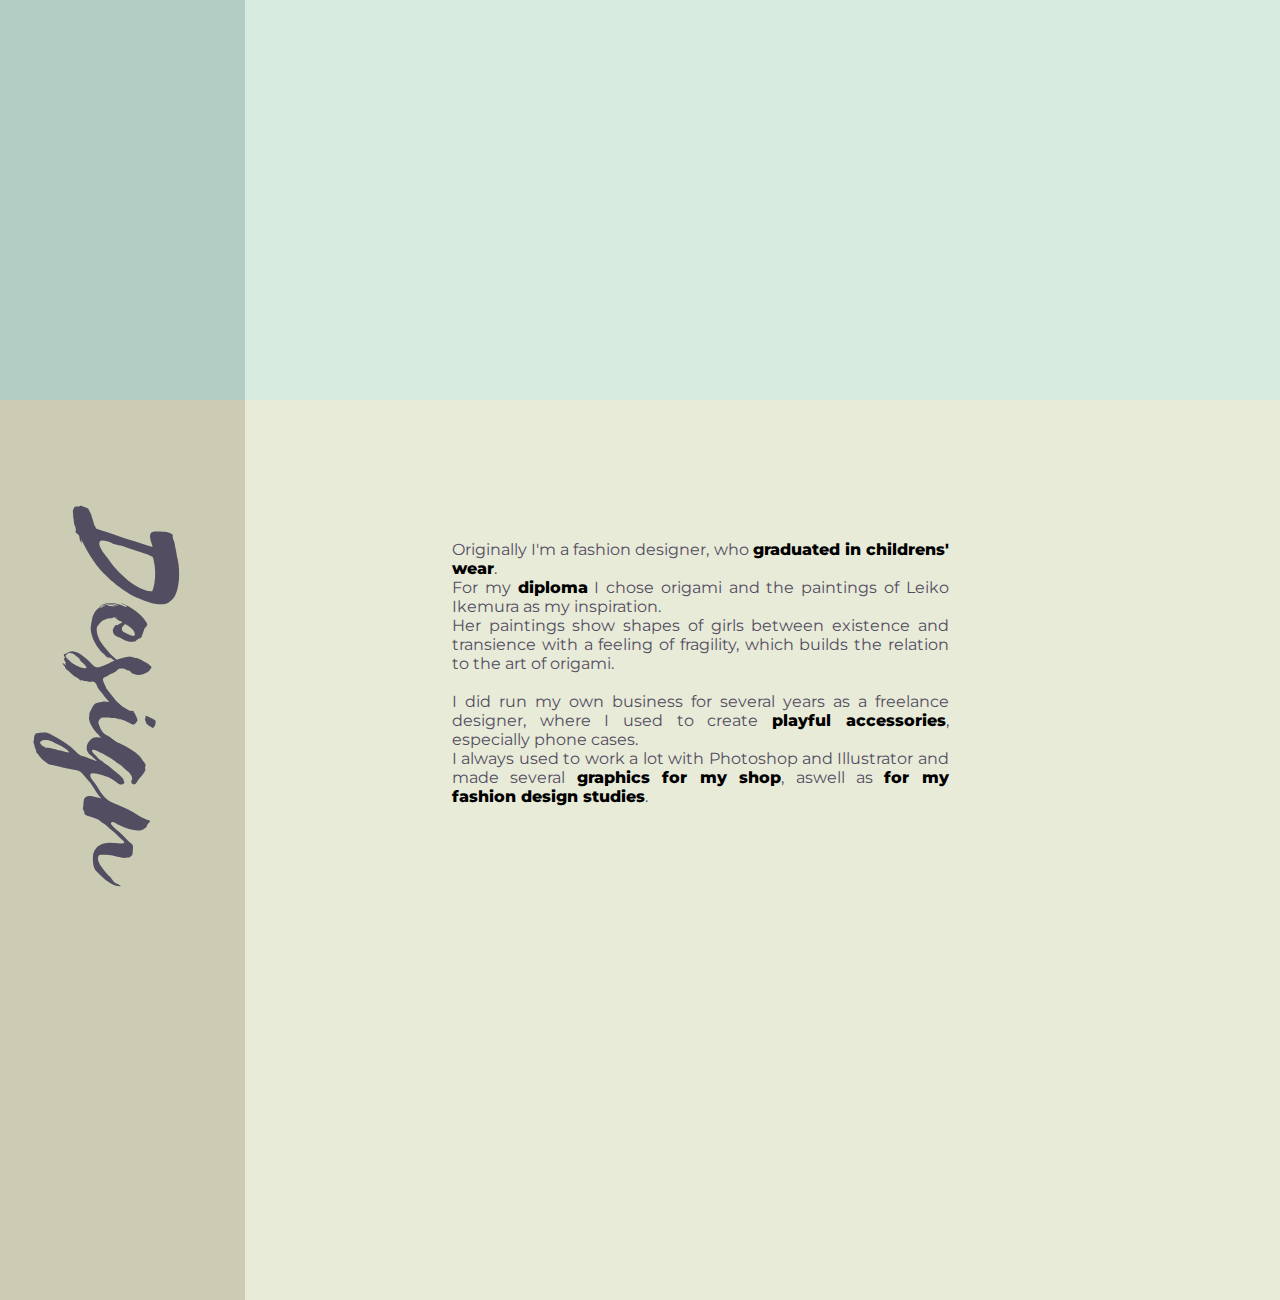
==== commit fd9e66e6: "update ux section" ====
--- a/index.html
+++ b/index.html
@@ -114,14 +114,14 @@
   <aside>
     <div class="outer">
       <div class="content">
-       <p class="description-box description-margin-bottom">
-         With some friends I developed a semester planner for my degree course. <br />
-          We first developed a <a class="link square transition" target="_blank" href="https://youtu.be/l_7d-Yyhj8o">paper prototype</a> and tested it. <br />
-          Based on that we created a <a class="link square transition" target="_blank" href="http://12q5wx.axshare.com/main_page_simple.html">Click-Dummy </a> with Axure. <br />
-          Finally we transferred it into a <a class="link square transition" target="_blank" href="https://youtu.be/V6OASKALNo8">real prototype</a>, using React and Hood.ie. <br /> <br />
-          This <a class="link square transition" target="_blank" href="https://github.com/lauralindal/dein-semesterplaner">project</a> will be developed further
-          and shall become a usable support for my degree course.
-        </p>
+       <p class="description-box">
+         As a UX Consultant in the area of IoT, I'm taking care of the human factor in digitalization.<br />
+         I'm doing User Interviews, Prototyping, UI Design and Expert Evaluations. FurthermoreI'm experienced in running Requirements Workshops and Design Thinking Workshops for our customers. <br />
+       </p>
+       <p class="description-margin-bottom">
+         During university, me and my project group developed a <a class="link square transition" target="_blank" href="https://youtu.be/l_7d-Yyhj8o">paper prototype</a> for our semester planner and tested it. <br />
+         Based on that we created a <a class="link square transition" target="_blank" href="http://12q5wx.axshare.com/main_page_simple.html">Click-Dummy </a> with Axure. <br />
+       </p>
       </div>
     </div>
     </aside>
